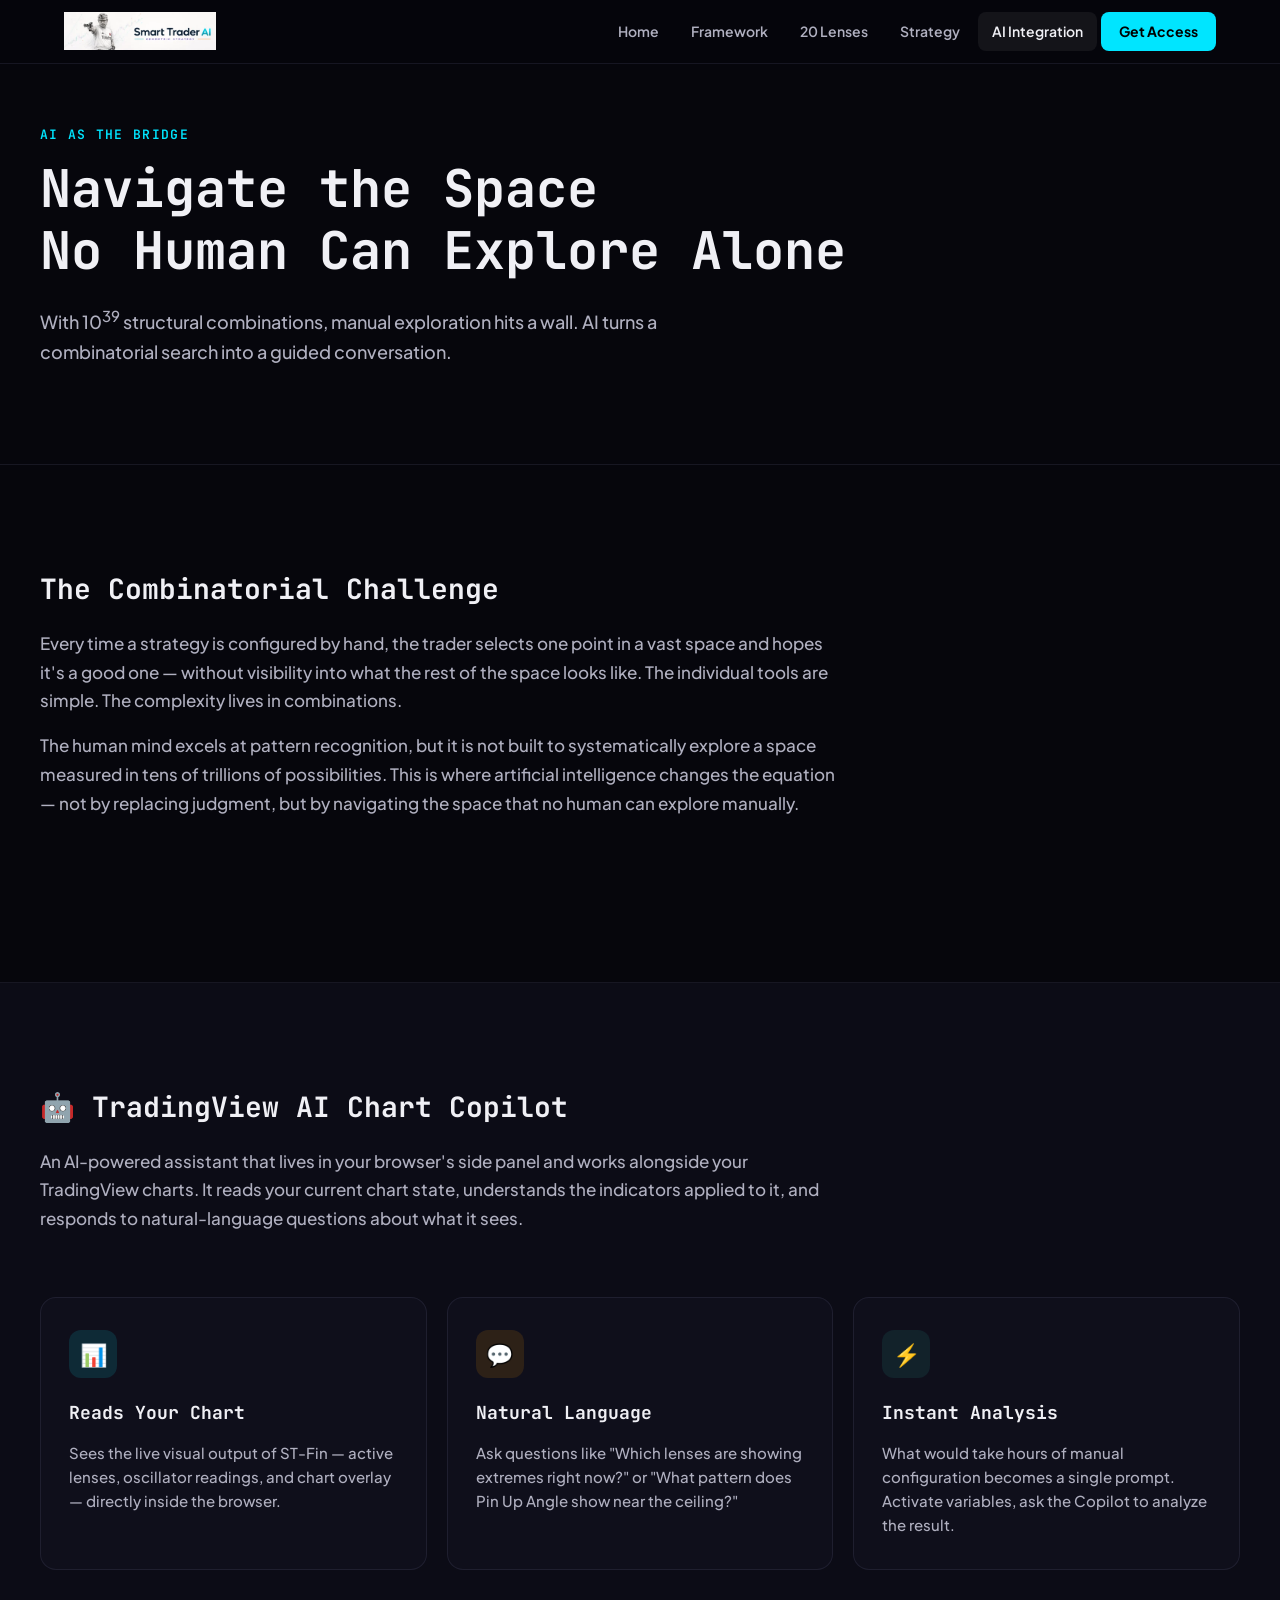
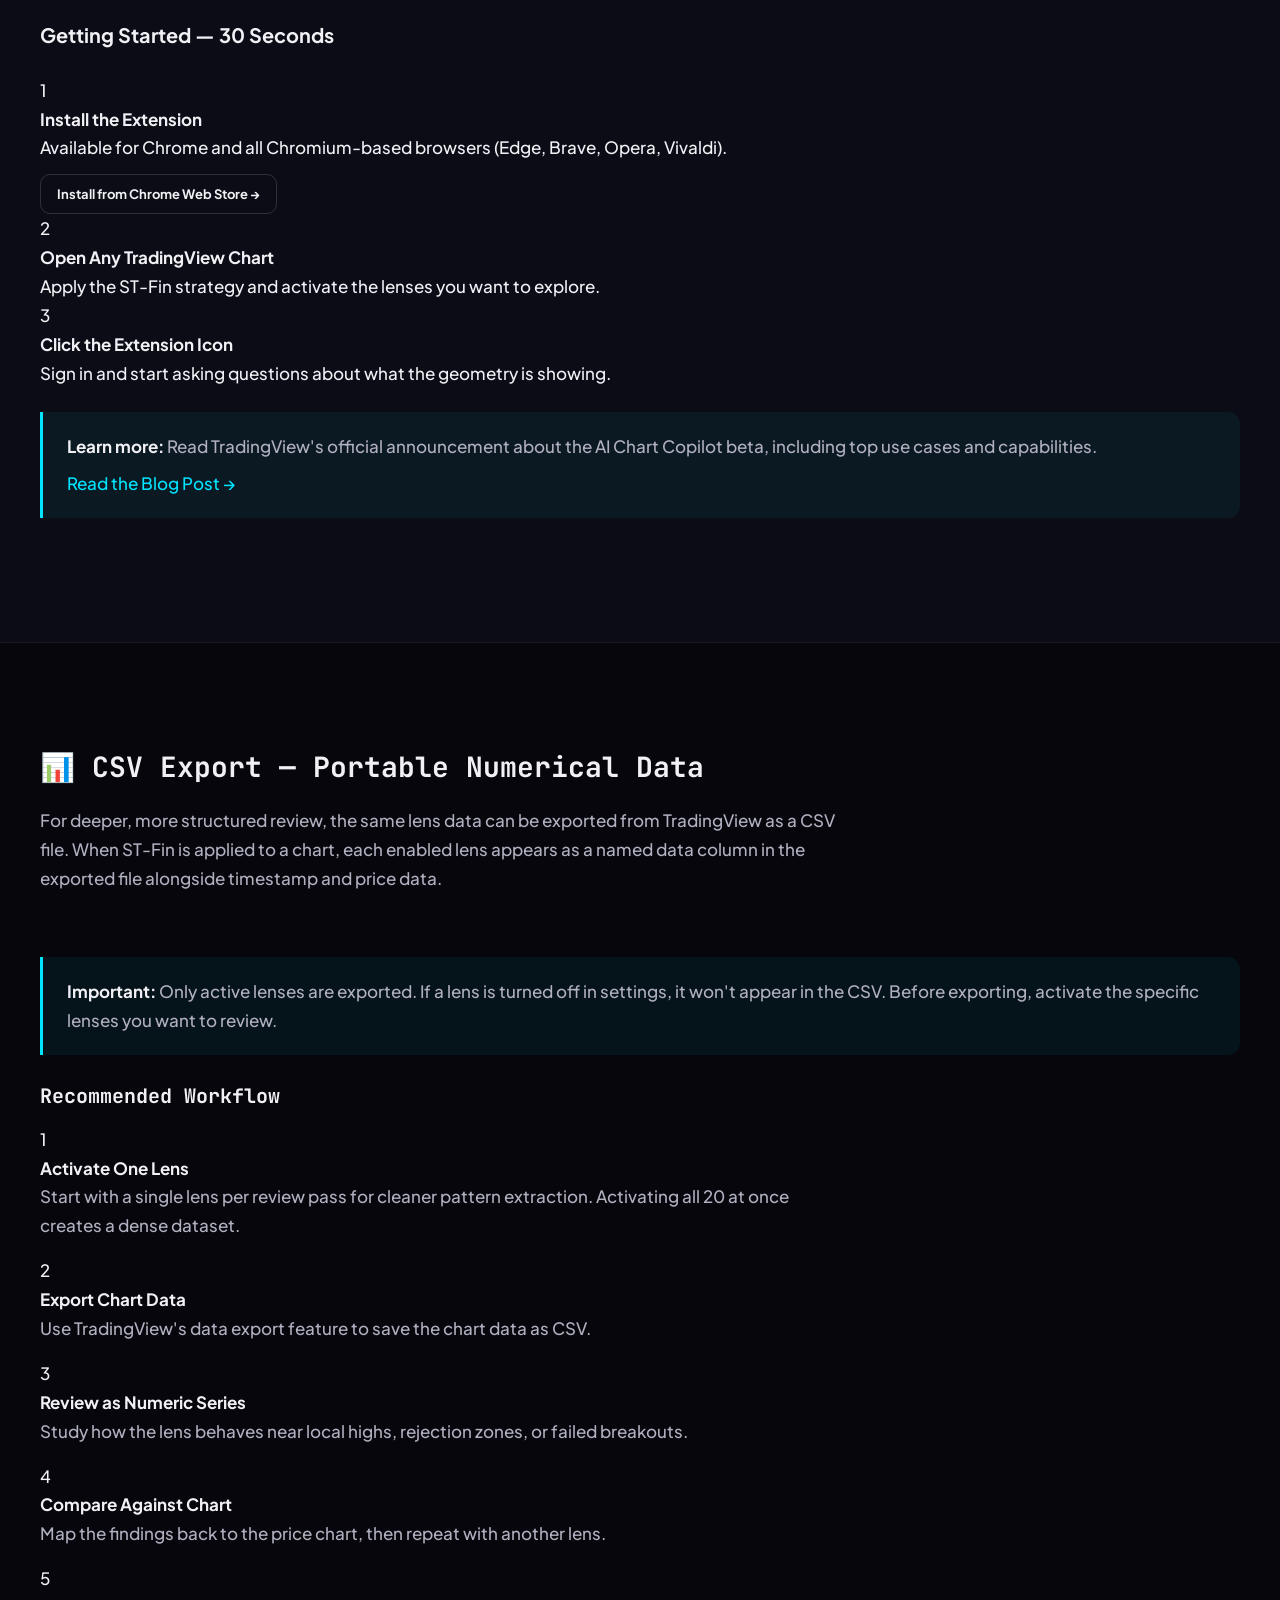
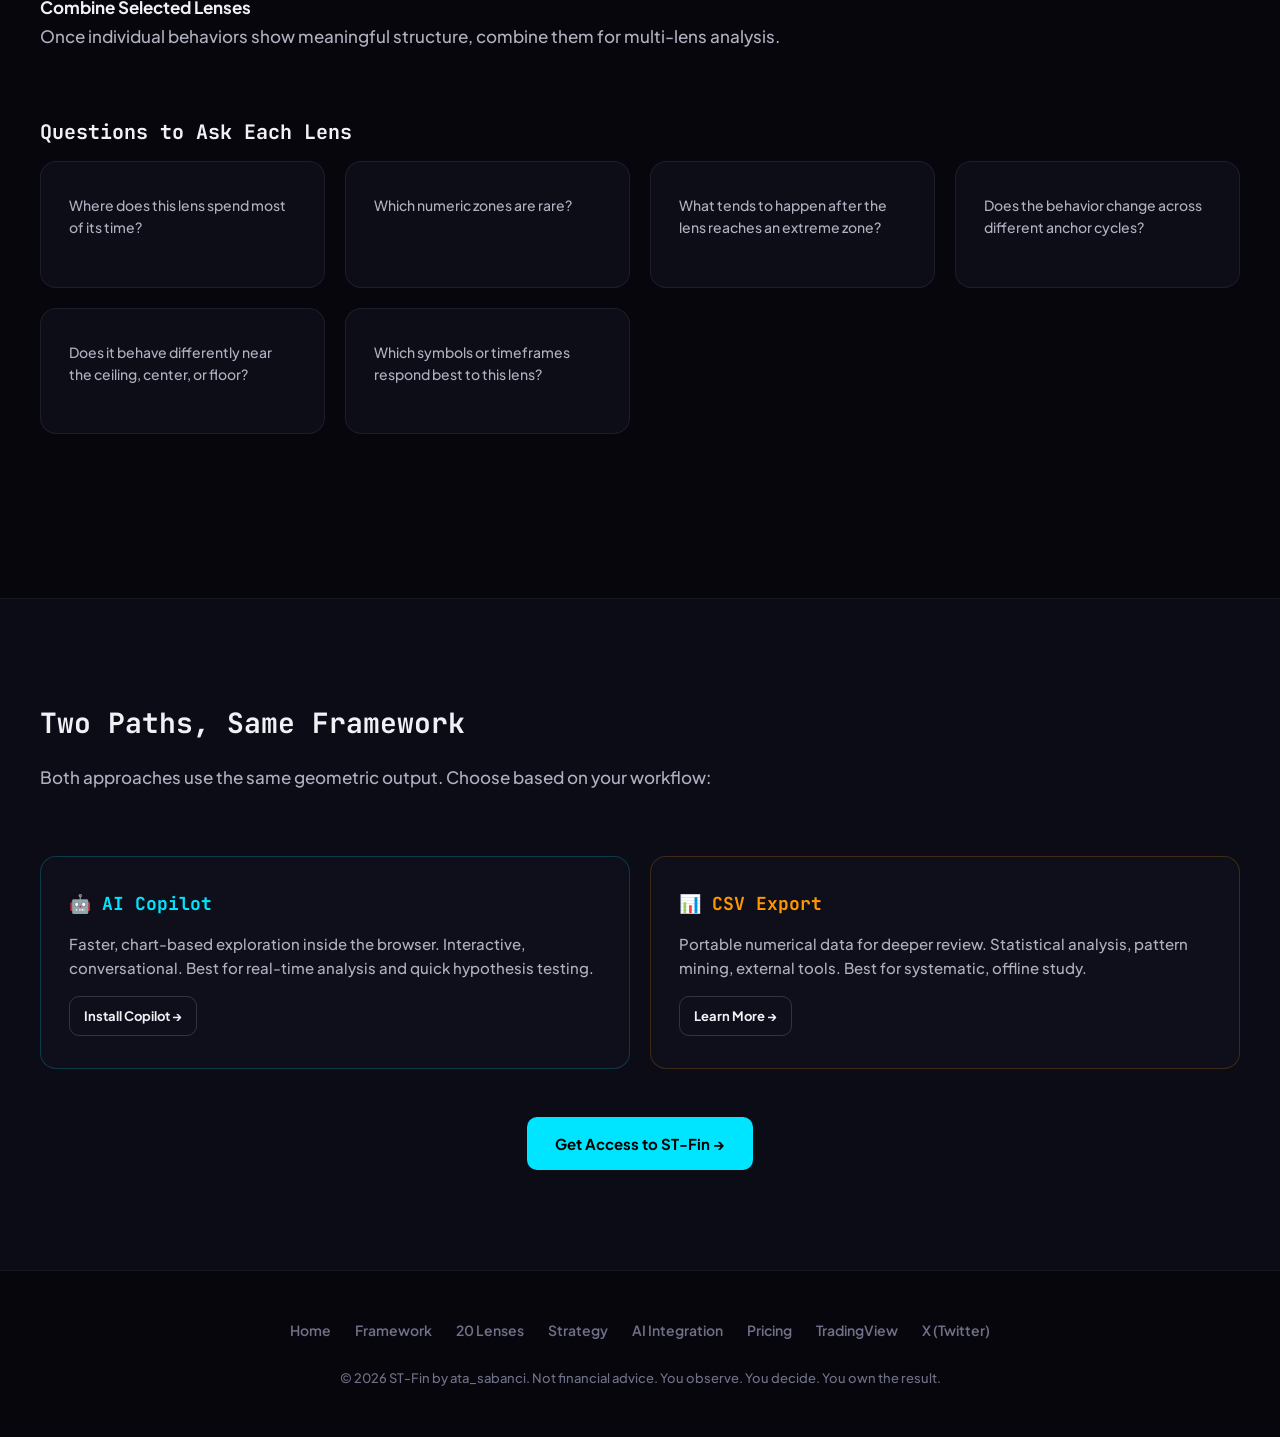
==== ai.html @ 21f3588b "Add files via upload" ====
<!DOCTYPE html>
<html lang="en">
<head>
  <meta charset="UTF-8">
  <meta name="viewport" content="width=device-width, initial-scale=1.0">
  <title>AI Integration — ST-Fin Geometric Strategy</title>
  <meta name="description" content="Use TradingView AI Chart Copilot and CSV export to navigate the combinatorial space of 20 geometric lenses.">
  <link rel="stylesheet" href="css/style.css">
</head>
<body>

<!-- ── Nav ── -->
<nav class="nav">
  <div class="nav-inner">
    <a href="index.html" class="nav-logo"><img src="logo.webp" alt="Smart Trader AI"></a>
    <div class="nav-links">
      <a href="index.html">Home</a>
      <a href="framework.html">Framework</a>
      <a href="lenses.html">20 Lenses</a>
      <a href="strategy.html">Strategy</a>
      <a href="ai.html">AI Integration</a>
      <a href="pricing.html" class="nav-cta">Get Access</a>
    </div>
    <button class="nav-toggle" aria-label="Menu">☰</button>
  </div>
</nav>
<div class="nav-mobile">
  <a href="index.html">Home</a>
  <a href="framework.html">Framework</a>
  <a href="lenses.html">20 Lenses</a>
  <a href="strategy.html">Strategy</a>
  <a href="ai.html">AI Integration</a>
  <a href="pricing.html">Get Access</a>
</div>

<!-- ── Header ── -->
<header class="page-header">
  <div class="page-header-inner">
    <div class="section-label fade-up">AI as the Bridge</div>
    <h1 class="section-title fade-up d1" style="font-size:clamp(32px,5vw,52px);">Navigate the Space<br>No Human Can Explore Alone</h1>
    <p class="section-desc fade-up d2">
      With 10<sup>39</sup> structural combinations, manual exploration hits a wall.
      AI turns a combinatorial search into a guided conversation.
    </p>
  </div>
</header>

<div class="divider"></div>

<!-- ── The Problem ── -->
<section class="section">
  <div class="section-inner">
    <div class="content-block observe">
      <h2>The Combinatorial Challenge</h2>
      <p>
        Every time a strategy is configured by hand, the trader selects one point in a vast space
        and hopes it's a good one — without visibility into what the rest of the space looks like.
        The individual tools are simple. The complexity lives in combinations.
      </p>
      <p>
        The human mind excels at pattern recognition, but it is not built to systematically explore
        a space measured in tens of trillions of possibilities. This is where artificial intelligence
        changes the equation — not by replacing judgment, but by navigating the space that no human
        can explore manually.
      </p>
    </div>
  </div>
</section>

<div class="divider"></div>

<!-- ── Copilot ── -->
<section class="section" style="background:var(--bg-1);">
  <div class="section-inner">
    <div class="content-block observe">
      <h2>🤖 TradingView AI Chart Copilot</h2>
      <p>
        An AI-powered assistant that lives in your browser's side panel and works alongside
        your TradingView charts. It reads your current chart state, understands the indicators
        applied to it, and responds to natural-language questions about what it sees.
      </p>
    </div>

    <div class="card-grid observe" style="grid-template-columns:repeat(auto-fit, minmax(280px, 1fr));">
      <div class="card">
        <div class="card-icon" style="background:rgba(0,229,255,0.12);">📊</div>
        <h3>Reads Your Chart</h3>
        <p>Sees the live visual output of ST-Fin — active lenses, oscillator readings, and chart overlay — directly inside the browser.</p>
      </div>
      <div class="card">
        <div class="card-icon" style="background:rgba(255,152,0,0.12);">💬</div>
        <h3>Natural Language</h3>
        <p>Ask questions like "Which lenses are showing extremes right now?" or "What pattern does Pin Up Angle show near the ceiling?"</p>
      </div>
      <div class="card">
        <div class="card-icon" style="background:rgba(38,166,154,0.12);">⚡</div>
        <h3>Instant Analysis</h3>
        <p>What would take hours of manual configuration becomes a single prompt. Activate variables, ask the Copilot to analyze the result.</p>
      </div>
    </div>

    <!-- ── Setup Steps ── -->
    <div style="margin-top:48px;" class="observe">
      <h3 style="color:var(--text-1); margin-bottom:24px;">Getting Started — 30 Seconds</h3>

      <div class="workflow-step">
        <div class="workflow-num">1</div>
        <div class="workflow-text">
          <h4>Install the Extension</h4>
          <p>Available for Chrome and all Chromium-based browsers (Edge, Brave, Opera, Vivaldi).</p>
          <div style="margin-top:12px;">
            <a href="https://chromewebstore.google.com/detail/tradingview-remix-ai-char/fchmejnoncmdhlebgdgifdnehoibalnd" target="_blank" class="btn btn-outline" style="font-size:13px; padding:8px 16px;">Install from Chrome Web Store →</a>
          </div>
        </div>
      </div>

      <div class="workflow-step">
        <div class="workflow-num">2</div>
        <div class="workflow-text">
          <h4>Open Any TradingView Chart</h4>
          <p>Apply the ST-Fin strategy and activate the lenses you want to explore.</p>
        </div>
      </div>

      <div class="workflow-step">
        <div class="workflow-num">3</div>
        <div class="workflow-text">
          <h4>Click the Extension Icon</h4>
          <p>Sign in and start asking questions about what the geometry is showing.</p>
        </div>
      </div>
    </div>

    <div class="callout observe">
      <p>
        <strong>Learn more:</strong> Read TradingView's official announcement about the AI Chart Copilot beta,
        including top use cases and capabilities.<br>
        <a href="https://www.tradingview.com/blog/en/tradingview-ai-chart-copilot-beta-57730/" target="_blank" style="margin-top:8px; display:inline-block;">Read the Blog Post →</a>
      </p>
    </div>
  </div>
</section>

<div class="divider"></div>

<!-- ── CSV Export ── -->
<section class="section">
  <div class="section-inner">
    <div class="content-block observe">
      <h2>📊 CSV Export — Portable Numerical Data</h2>
      <p>
        For deeper, more structured review, the same lens data can be exported from TradingView
        as a CSV file. When ST-Fin is applied to a chart, each enabled lens appears as a named
        data column in the exported file alongside timestamp and price data.
      </p>
    </div>

    <div class="callout observe">
      <p>
        <strong>Important:</strong> Only active lenses are exported. If a lens is turned off in settings,
        it won't appear in the CSV. Before exporting, activate the specific lenses you want to review.
      </p>
    </div>

    <div class="content-block observe">
      <h3 style="color:var(--text-1);">Recommended Workflow</h3>

      <div class="workflow-step">
        <div class="workflow-num">1</div>
        <div class="workflow-text">
          <h4>Activate One Lens</h4>
          <p>Start with a single lens per review pass for cleaner pattern extraction. Activating all 20 at once creates a dense dataset.</p>
        </div>
      </div>

      <div class="workflow-step">
        <div class="workflow-num">2</div>
        <div class="workflow-text">
          <h4>Export Chart Data</h4>
          <p>Use TradingView's data export feature to save the chart data as CSV.</p>
        </div>
      </div>

      <div class="workflow-step">
        <div class="workflow-num">3</div>
        <div class="workflow-text">
          <h4>Review as Numeric Series</h4>
          <p>Study how the lens behaves near local highs, rejection zones, or failed breakouts.</p>
        </div>
      </div>

      <div class="workflow-step">
        <div class="workflow-num">4</div>
        <div class="workflow-text">
          <h4>Compare Against Chart</h4>
          <p>Map the findings back to the price chart, then repeat with another lens.</p>
        </div>
      </div>

      <div class="workflow-step">
        <div class="workflow-num">5</div>
        <div class="workflow-text">
          <h4>Combine Selected Lenses</h4>
          <p>Once individual behaviors show meaningful structure, combine them for multi-lens analysis.</p>
        </div>
      </div>
    </div>

    <div class="content-block observe">
      <h3 style="color:var(--text-1);">Questions to Ask Each Lens</h3>
      <div class="card-grid" style="grid-template-columns:repeat(auto-fit, minmax(260px, 1fr));">
        <div class="card">
          <p style="font-size:14px;">Where does this lens spend most of its time?</p>
        </div>
        <div class="card">
          <p style="font-size:14px;">Which numeric zones are rare?</p>
        </div>
        <div class="card">
          <p style="font-size:14px;">What tends to happen after the lens reaches an extreme zone?</p>
        </div>
        <div class="card">
          <p style="font-size:14px;">Does the behavior change across different anchor cycles?</p>
        </div>
        <div class="card">
          <p style="font-size:14px;">Does it behave differently near the ceiling, center, or floor?</p>
        </div>
        <div class="card">
          <p style="font-size:14px;">Which symbols or timeframes respond best to this lens?</p>
        </div>
      </div>
    </div>
  </div>
</section>

<div class="divider"></div>

<!-- ── Both Paths ── -->
<section class="section" style="background:var(--bg-1);">
  <div class="section-inner">
    <div class="content-block observe">
      <h2>Two Paths, Same Framework</h2>
      <p>Both approaches use the same geometric output. Choose based on your workflow:</p>
    </div>

    <div class="card-grid observe" style="grid-template-columns:repeat(auto-fit, minmax(340px, 1fr));">
      <div class="card" style="border-color:rgba(0,229,255,0.2);">
        <h3 style="color:var(--center);">🤖 AI Copilot</h3>
        <p>Faster, chart-based exploration inside the browser. Interactive, conversational. Best for real-time analysis and quick hypothesis testing.</p>
        <div style="margin-top:16px;">
          <a href="https://chromewebstore.google.com/detail/tradingview-remix-ai-char/fchmejnoncmdhlebgdgifdnehoibalnd" target="_blank" class="btn btn-outline" style="font-size:13px; padding:8px 14px;">Install Copilot →</a>
        </div>
      </div>
      <div class="card" style="border-color:rgba(255,152,0,0.2);">
        <h3 style="color:var(--pin-up);">📊 CSV Export</h3>
        <p>Portable numerical data for deeper review. Statistical analysis, pattern mining, external tools. Best for systematic, offline study.</p>
        <div style="margin-top:16px;">
          <a href="https://www.tradingview.com/blog/en/tradingview-ai-chart-copilot-beta-57730/" target="_blank" class="btn btn-outline" style="font-size:13px; padding:8px 14px;">Learn More →</a>
        </div>
      </div>
    </div>

    <div style="text-align:center; margin-top:48px;" class="observe">
      <a href="pricing.html" class="btn btn-primary">Get Access to ST-Fin →</a>
    </div>
  </div>
</section>

<!-- ── Footer ── -->
<footer class="footer">
  <div class="footer-inner">
    <div class="footer-links">
      <a href="index.html">Home</a>
      <a href="framework.html">Framework</a>
      <a href="lenses.html">20 Lenses</a>
      <a href="strategy.html">Strategy</a>
      <a href="ai.html">AI Integration</a>
      <a href="pricing.html">Pricing</a>
      <a href="https://www.tradingview.com/u/ata_sabanci/" target="_blank">TradingView</a>
      <a href="https://x.com/sabanci_ata" target="_blank">X (Twitter)</a>
    </div>
    <p class="footer-copy">© 2026 ST-Fin by ata_sabanci. Not financial advice. You observe. You decide. You own the result.</p>
  </div>
</footer>

<script src="js/main.js"></script>
</body>
</html>
---- css/style.css ----
/* ══════════════════════════════════════════
   ST-Fin Educational Site — Shared Styles
   Dark geometric theme · 5-triangle palette
   ══════════════════════════════════════════ */

@import url('https://fonts.googleapis.com/css2?family=JetBrains+Mono:wght@400;500;600;700&family=Plus+Jakarta+Sans:wght@400;500;600;700;800&display=swap');

:root {
  /* Triangle palette */
  --ceil:    #ef5350;
  --center:  #00E5FF;
  --floor:   #26a69a;
  --pin-up:  #FF9800;
  --pin-dn:  #AB47BC;

  /* Backgrounds */
  --bg-0:    #06060c;
  --bg-1:    #0c0c16;
  --bg-2:    #12121e;
  --bg-3:    #1a1a2a;
  --bg-card: rgba(18,18,30,0.7);

  /* Text */
  --text-1:  #f0f0f5;
  --text-2:  #b0b0c0;
  --text-3:  #707088;

  /* Misc */
  --border:  rgba(120,120,160,0.15);
  --glow:    rgba(0,229,255,0.08);

  /* Typography */
  --font-display: 'JetBrains Mono', monospace;
  --font-body:    'Plus Jakarta Sans', sans-serif;

  /* Layout */
  --max-w:   1200px;
  --nav-h:   64px;
}

*, *::before, *::after { margin:0; padding:0; box-sizing:border-box; }

html {
  scroll-behavior: smooth;
  -webkit-font-smoothing: antialiased;
  -moz-osx-font-smoothing: grayscale;
}

body {
  font-family: var(--font-body);
  font-weight: 500;
  font-size: 17px;
  line-height: 1.7;
  color: var(--text-1);
  background: var(--bg-0);
  overflow-x: hidden;
}

a { color: var(--center); text-decoration: none; transition: color .2s; }
a:hover { color: #66f0ff; }

img { max-width: 100%; display: block; }

/* ── Navigation ── */
.nav {
  position: fixed; top: 0; left: 0; right: 0; z-index: 1000;
  height: var(--nav-h);
  background: rgba(6,6,12,0.85);
  backdrop-filter: blur(20px);
  border-bottom: 1px solid var(--border);
  display: flex; align-items: center;
}
.nav-inner {
  max-width: var(--max-w); margin: 0 auto; padding: 0 24px;
  width: 100%; display: flex; align-items: center; justify-content: space-between;
}
.nav-logo {
  font-family: var(--font-display); font-weight: 700; font-size: 18px;
  color: var(--text-1); display: flex; align-items: center; gap: 10px;
}
.nav-logo img {
  height: 38px; width: auto; object-fit: contain;
}
.nav-logo .tri { color: var(--center); font-size: 22px; }

.hero-logo {
  max-width: 380px; width: 100%; margin-bottom: 32px;
  filter: drop-shadow(0 4px 20px rgba(0,229,255,0.15));
}
@media (max-width: 768px) {
  .hero-logo { max-width: 280px; }
  .nav-logo img { height: 32px; }
}
.nav-links { display: flex; gap: 4px; align-items: center; }
.nav-links a {
  font-size: 14px; font-weight: 600; color: var(--text-2);
  padding: 8px 14px; border-radius: 8px; transition: all .2s;
}
.nav-links a:hover, .nav-links a.active {
  color: var(--text-1); background: rgba(255,255,255,0.06);
}
.nav-cta {
  background: var(--center) !important; color: #000 !important;
  font-weight: 700 !important; border-radius: 8px !important;
  padding: 8px 18px !important;
}
.nav-cta:hover { background: #33eeff !important; }

/* Mobile nav */
.nav-toggle {
  display: none; background: none; border: none; cursor: pointer;
  color: var(--text-1); font-size: 24px; padding: 4px;
}
.nav-mobile {
  display: none; position: fixed; top: var(--nav-h); left: 0; right: 0;
  background: rgba(6,6,12,0.95); backdrop-filter: blur(20px);
  border-bottom: 1px solid var(--border);
  padding: 16px 24px; flex-direction: column; gap: 4px;
}
.nav-mobile.open { display: flex; }
.nav-mobile a {
  font-size: 15px; font-weight: 600; color: var(--text-2);
  padding: 12px 16px; border-radius: 8px;
}
.nav-mobile a:hover { color: var(--text-1); background: rgba(255,255,255,0.06); }

@media (max-width: 900px) {
  .nav-links { display: none; }
  .nav-toggle { display: block; }
}

/* ── Hero Section ── */
.hero {
  min-height: 100vh; display: flex; align-items: center;
  padding: calc(var(--nav-h) + 60px) 24px 80px;
  position: relative; overflow: hidden;
}
.hero-bg {
  position: absolute; inset: 0; z-index: 0;
  background:
    radial-gradient(ellipse 60% 50% at 20% 30%, rgba(0,229,255,0.06), transparent),
    radial-gradient(ellipse 50% 40% at 80% 70%, rgba(239,83,80,0.05), transparent),
    radial-gradient(ellipse 40% 30% at 50% 50%, rgba(171,71,188,0.04), transparent);
}
.hero-inner {
  max-width: var(--max-w); margin: 0 auto; width: 100%;
  position: relative; z-index: 1;
}
.hero-badge {
  display: inline-flex; align-items: center; gap: 8px;
  font-family: var(--font-display); font-size: 13px; font-weight: 500;
  color: var(--center); background: rgba(0,229,255,0.08);
  border: 1px solid rgba(0,229,255,0.2); border-radius: 100px;
  padding: 6px 16px; margin-bottom: 28px;
}
.hero h1 {
  font-family: var(--font-display); font-size: clamp(36px, 5.5vw, 72px);
  font-weight: 800; line-height: 1.1; margin-bottom: 24px;
  letter-spacing: -0.02em;
}
.hero h1 .accent { color: var(--center); }
.hero .subtitle {
  font-size: 20px; color: var(--text-2); max-width: 640px;
  margin-bottom: 40px; line-height: 1.6;
}
.hero-btns { display: flex; gap: 14px; flex-wrap: wrap; }

.btn {
  display: inline-flex; align-items: center; gap: 8px;
  font-family: var(--font-body); font-weight: 700; font-size: 15px;
  padding: 14px 28px; border-radius: 10px; border: none;
  cursor: pointer; transition: all .25s;
}
.btn-primary {
  background: var(--center); color: #000;
}
.btn-primary:hover { background: #33eeff; transform: translateY(-2px); }
.btn-outline {
  background: transparent; color: var(--text-1);
  border: 1px solid rgba(255,255,255,0.15);
}
.btn-outline:hover { border-color: rgba(255,255,255,0.3); background: rgba(255,255,255,0.04); }

/* ── Section Containers ── */
.section {
  padding: 100px 24px;
  position: relative;
}
.section-inner {
  max-width: var(--max-w); margin: 0 auto;
}
.section-label {
  font-family: var(--font-display); font-size: 13px; font-weight: 600;
  text-transform: uppercase; letter-spacing: 0.1em;
  color: var(--center); margin-bottom: 12px;
}
.section-title {
  font-family: var(--font-display); font-size: clamp(28px, 4vw, 44px);
  font-weight: 700; line-height: 1.2; margin-bottom: 20px;
}
.section-desc {
  font-size: 18px; color: var(--text-2); max-width: 680px; margin-bottom: 48px;
}

/* ── Feature Cards ── */
.card-grid {
  display: grid; gap: 20px;
  grid-template-columns: repeat(auto-fit, minmax(300px, 1fr));
}
.card {
  background: var(--bg-card);
  border: 1px solid var(--border);
  border-radius: 16px;
  padding: 32px 28px;
  transition: all .3s;
  position: relative; overflow: hidden;
}
.card:hover {
  border-color: rgba(0,229,255,0.25);
  transform: translateY(-4px);
  box-shadow: 0 12px 40px rgba(0,0,0,0.3);
}
.card-icon {
  width: 48px; height: 48px; border-radius: 12px;
  display: flex; align-items: center; justify-content: center;
  font-size: 22px; margin-bottom: 20px;
}
.card h3 {
  font-family: var(--font-display); font-size: 18px;
  font-weight: 700; margin-bottom: 12px;
}
.card p { color: var(--text-2); font-size: 15px; line-height: 1.6; }

.card-ceil .card-icon { background: rgba(239,83,80,0.12); }
.card-center .card-icon { background: rgba(0,229,255,0.12); }
.card-floor .card-icon { background: rgba(38,166,154,0.12); }
.card-pnu .card-icon { background: rgba(255,152,0,0.12); }
.card-pnd .card-icon { background: rgba(171,71,188,0.12); }

/* ── Snapshot images ── */
.snapshot {
  border-radius: 12px; border: 1px solid var(--border);
  overflow: hidden; margin: 32px 0;
  transition: all .3s;
}
.snapshot:hover { border-color: rgba(0,229,255,0.2); }
.snapshot img { width: 100%; display: block; }
.snapshot-caption {
  padding: 14px 20px; background: var(--bg-2);
  font-size: 14px; color: var(--text-3); line-height: 1.5;
}

/* ── Stats Row ── */
.stats {
  display: grid; grid-template-columns: repeat(auto-fit, minmax(180px, 1fr));
  gap: 24px; padding: 48px 0;
}
.stat {
  text-align: center; padding: 24px;
}
.stat-num {
  font-family: var(--font-display); font-size: 42px; font-weight: 800;
  background: linear-gradient(135deg, var(--center), var(--floor));
  -webkit-background-clip: text; -webkit-text-fill-color: transparent;
  background-clip: text;
}
.stat-label {
  font-size: 14px; color: var(--text-3); margin-top: 8px; font-weight: 600;
}

/* ── Interactive Demos ── */
.demo-box {
  background: var(--bg-2); border: 1px solid var(--border);
  border-radius: 16px; padding: 32px; margin: 32px 0;
}
.demo-box h4 {
  font-family: var(--font-display); font-size: 16px;
  color: var(--center); margin-bottom: 20px;
}
.demo-controls {
  display: flex; flex-wrap: wrap; gap: 20px; margin-bottom: 24px;
}
.demo-control label {
  display: block; font-size: 13px; color: var(--text-3);
  font-weight: 600; margin-bottom: 6px; font-family: var(--font-display);
}
.demo-control input[type="range"] {
  width: 180px; accent-color: var(--center);
}
.demo-control .val {
  font-family: var(--font-display); font-size: 14px; color: var(--text-1);
  margin-left: 8px;
}
.demo-output {
  display: grid; grid-template-columns: repeat(auto-fit, minmax(140px, 1fr));
  gap: 12px;
}
.demo-metric {
  background: var(--bg-3); border-radius: 10px; padding: 16px;
  text-align: center;
}
.demo-metric .label {
  font-size: 12px; color: var(--text-3); font-family: var(--font-display);
  text-transform: uppercase; letter-spacing: 0.05em;
}
.demo-metric .value {
  font-family: var(--font-display); font-size: 24px; font-weight: 700;
  margin-top: 6px;
}

/* ── Lens Grid ── */
.lens-grid {
  display: grid; gap: 16px;
  grid-template-columns: repeat(auto-fill, minmax(280px, 1fr));
}
.lens-card {
  background: var(--bg-card); border: 1px solid var(--border);
  border-radius: 14px; padding: 24px; cursor: pointer;
  transition: all .3s;
}
.lens-card:hover {
  transform: translateY(-3px);
  border-color: rgba(255,255,255,0.15);
}
.lens-num {
  font-family: var(--font-display); font-size: 12px;
  color: var(--text-3); margin-bottom: 8px;
}
.lens-name {
  font-family: var(--font-display); font-size: 16px;
  font-weight: 700; margin-bottom: 8px;
}
.lens-desc {
  font-size: 14px; color: var(--text-2); line-height: 1.5;
}
.lens-tag {
  display: inline-block; font-size: 11px; font-weight: 700;
  padding: 3px 10px; border-radius: 100px; margin-top: 12px;
  font-family: var(--font-display);
}

/* ── Pricing Cards ── */
.pricing-grid {
  display: grid; grid-template-columns: repeat(auto-fit, minmax(320px, 1fr));
  gap: 24px; max-width: 900px; margin: 0 auto;
}
.price-card {
  background: var(--bg-card); border: 1px solid var(--border);
  border-radius: 20px; padding: 40px 32px; text-align: center;
  position: relative; transition: all .3s;
}
.price-card.featured {
  border-color: var(--center);
  box-shadow: 0 0 60px rgba(0,229,255,0.08);
}
.price-card.featured::before {
  content: 'BEST VALUE';
  position: absolute; top: -14px; left: 50%; transform: translateX(-50%);
  background: var(--center); color: #000; font-family: var(--font-display);
  font-size: 11px; font-weight: 800; padding: 4px 16px; border-radius: 100px;
}
.price-name {
  font-family: var(--font-display); font-size: 14px;
  color: var(--text-3); text-transform: uppercase; letter-spacing: 0.08em;
}
.price-amount {
  font-family: var(--font-display); font-size: 48px; font-weight: 800;
  margin: 16px 0 4px; color: var(--text-1);
}
.price-period { font-size: 14px; color: var(--text-3); margin-bottom: 28px; }
.price-features {
  text-align: left; margin-bottom: 32px;
}
.price-features li {
  list-style: none; padding: 8px 0; font-size: 15px; color: var(--text-2);
  display: flex; align-items: start; gap: 10px;
}
.price-features li::before {
  content: '✓'; color: var(--floor); font-weight: 700; flex-shrink: 0;
}

/* ── Content Sections ── */
.content-block {
  margin-bottom: 64px;
}
.content-block h2 {
  font-family: var(--font-display); font-size: 28px;
  font-weight: 700; margin-bottom: 16px;
}
.content-block h3 {
  font-family: var(--font-display); font-size: 20px;
  font-weight: 700; margin-bottom: 12px; color: var(--center);
}
.content-block p {
  color: var(--text-2); margin-bottom: 16px; max-width: 800px;
}
.content-block ul, .content-block ol {
  color: var(--text-2); padding-left: 24px; margin-bottom: 16px;
}
.content-block li { margin-bottom: 8px; }

/* ── Code Block ── */
.code-block {
  background: var(--bg-3); border: 1px solid var(--border);
  border-radius: 10px; padding: 20px; margin: 16px 0;
  font-family: var(--font-display); font-size: 14px;
  overflow-x: auto; color: var(--text-2); line-height: 1.6;
}

/* ── Accordion ── */
.accordion { margin: 24px 0; }
.accordion-item {
  border: 1px solid var(--border); border-radius: 12px;
  margin-bottom: 8px; overflow: hidden;
}
.accordion-header {
  width: 100%; background: var(--bg-2); border: none;
  padding: 18px 24px; font-family: var(--font-display); font-size: 16px;
  font-weight: 600; color: var(--text-1); cursor: pointer;
  display: flex; justify-content: space-between; align-items: center;
  transition: background .2s;
}
.accordion-header:hover { background: var(--bg-3); }
.accordion-header .arrow { transition: transform .3s; color: var(--text-3); }
.accordion-item.open .accordion-header .arrow { transform: rotate(180deg); }
.accordion-body {
  max-height: 0; overflow: hidden; transition: max-height .4s ease;
  background: var(--bg-1);
}
.accordion-body-inner {
  padding: 20px 24px; color: var(--text-2); font-size: 15px;
}

/* ── Footer ── */
.footer {
  border-top: 1px solid var(--border);
  padding: 48px 24px; text-align: center;
}
.footer-inner {
  max-width: var(--max-w); margin: 0 auto;
}
.footer-links {
  display: flex; justify-content: center; gap: 24px;
  flex-wrap: wrap; margin-bottom: 24px;
}
.footer-links a { font-size: 14px; color: var(--text-3); font-weight: 600; }
.footer-links a:hover { color: var(--text-1); }
.footer-copy {
  font-size: 13px; color: var(--text-3);
}

/* ── Geometric decorations ── */
.geo-triangle {
  position: absolute; width: 0; height: 0;
  border-left: 30px solid transparent;
  border-right: 30px solid transparent;
  opacity: 0.04; pointer-events: none;
}

/* ── Divider ── */
.divider {
  height: 1px; background: var(--border); margin: 0;
}

/* ── Responsive ── */
@media (max-width: 768px) {
  .section { padding: 60px 20px; }
  .hero { padding: calc(var(--nav-h) + 40px) 20px 60px; }
  .hero h1 { font-size: 32px; }
  .stats { grid-template-columns: repeat(2, 1fr); gap: 12px; }
  .stat-num { font-size: 32px; }
  .card-grid { grid-template-columns: 1fr; }
  .pricing-grid { grid-template-columns: 1fr; }
  .demo-controls { flex-direction: column; }
  .demo-control input[type="range"] { width: 100%; }
}

/* ── Animations ── */
@keyframes fadeUp {
  from { opacity: 0; transform: translateY(30px); }
  to   { opacity: 1; transform: translateY(0); }
}
.fade-up {
  opacity: 0; animation: fadeUp 0.7s ease forwards;
}
.fade-up.d1 { animation-delay: 0.1s; }
.fade-up.d2 { animation-delay: 0.2s; }
.fade-up.d3 { animation-delay: 0.3s; }
.fade-up.d4 { animation-delay: 0.4s; }
.fade-up.d5 { animation-delay: 0.5s; }

/* ── Scrollbar ── */
::-webkit-scrollbar { width: 8px; }
::-webkit-scrollbar-track { background: var(--bg-0); }
::-webkit-scrollbar-thumb { background: var(--bg-3); border-radius: 4px; }
::-webkit-scrollbar-thumb:hover { background: rgba(255,255,255,0.15); }

/* ── Table ── */
.data-table {
  width: 100%; border-collapse: collapse; margin: 24px 0;
  font-size: 15px;
}
.data-table th {
  font-family: var(--font-display); font-size: 13px;
  text-transform: uppercase; letter-spacing: 0.05em;
  color: var(--text-3); text-align: left; padding: 12px 16px;
  border-bottom: 1px solid var(--border);
}
.data-table td {
  padding: 14px 16px; border-bottom: 1px solid rgba(255,255,255,0.04);
  color: var(--text-2);
}
.data-table tr:hover td { background: rgba(255,255,255,0.02); }

/* ── Tabs ── */
.tabs { display: flex; gap: 4px; margin-bottom: 24px; flex-wrap: wrap; }
.tab-btn {
  font-family: var(--font-display); font-size: 13px; font-weight: 600;
  padding: 10px 20px; border-radius: 8px; border: 1px solid var(--border);
  background: transparent; color: var(--text-3); cursor: pointer;
  transition: all .2s;
}
.tab-btn:hover { color: var(--text-1); border-color: rgba(255,255,255,0.2); }
.tab-btn.active {
  background: rgba(0,229,255,0.1); color: var(--center);
  border-color: rgba(0,229,255,0.3);
}
.tab-content { display: none; }
.tab-content.active { display: block; }

/* ── Callout ── */
.callout {
  background: rgba(0,229,255,0.06); border-left: 3px solid var(--center);
  border-radius: 0 12px 12px 0; padding: 20px 24px; margin: 24px 0;
}
.callout p { color: var(--text-2); margin: 0; }
.callout strong { color: var(--text-1); }

/* ── Page Header ── */
.page-header {
  padding: calc(var(--nav-h) + 60px) 24px 48px;
  position: relative;
}
.page-header-inner {
  max-width: var(--max-w); margin: 0 auto;
}
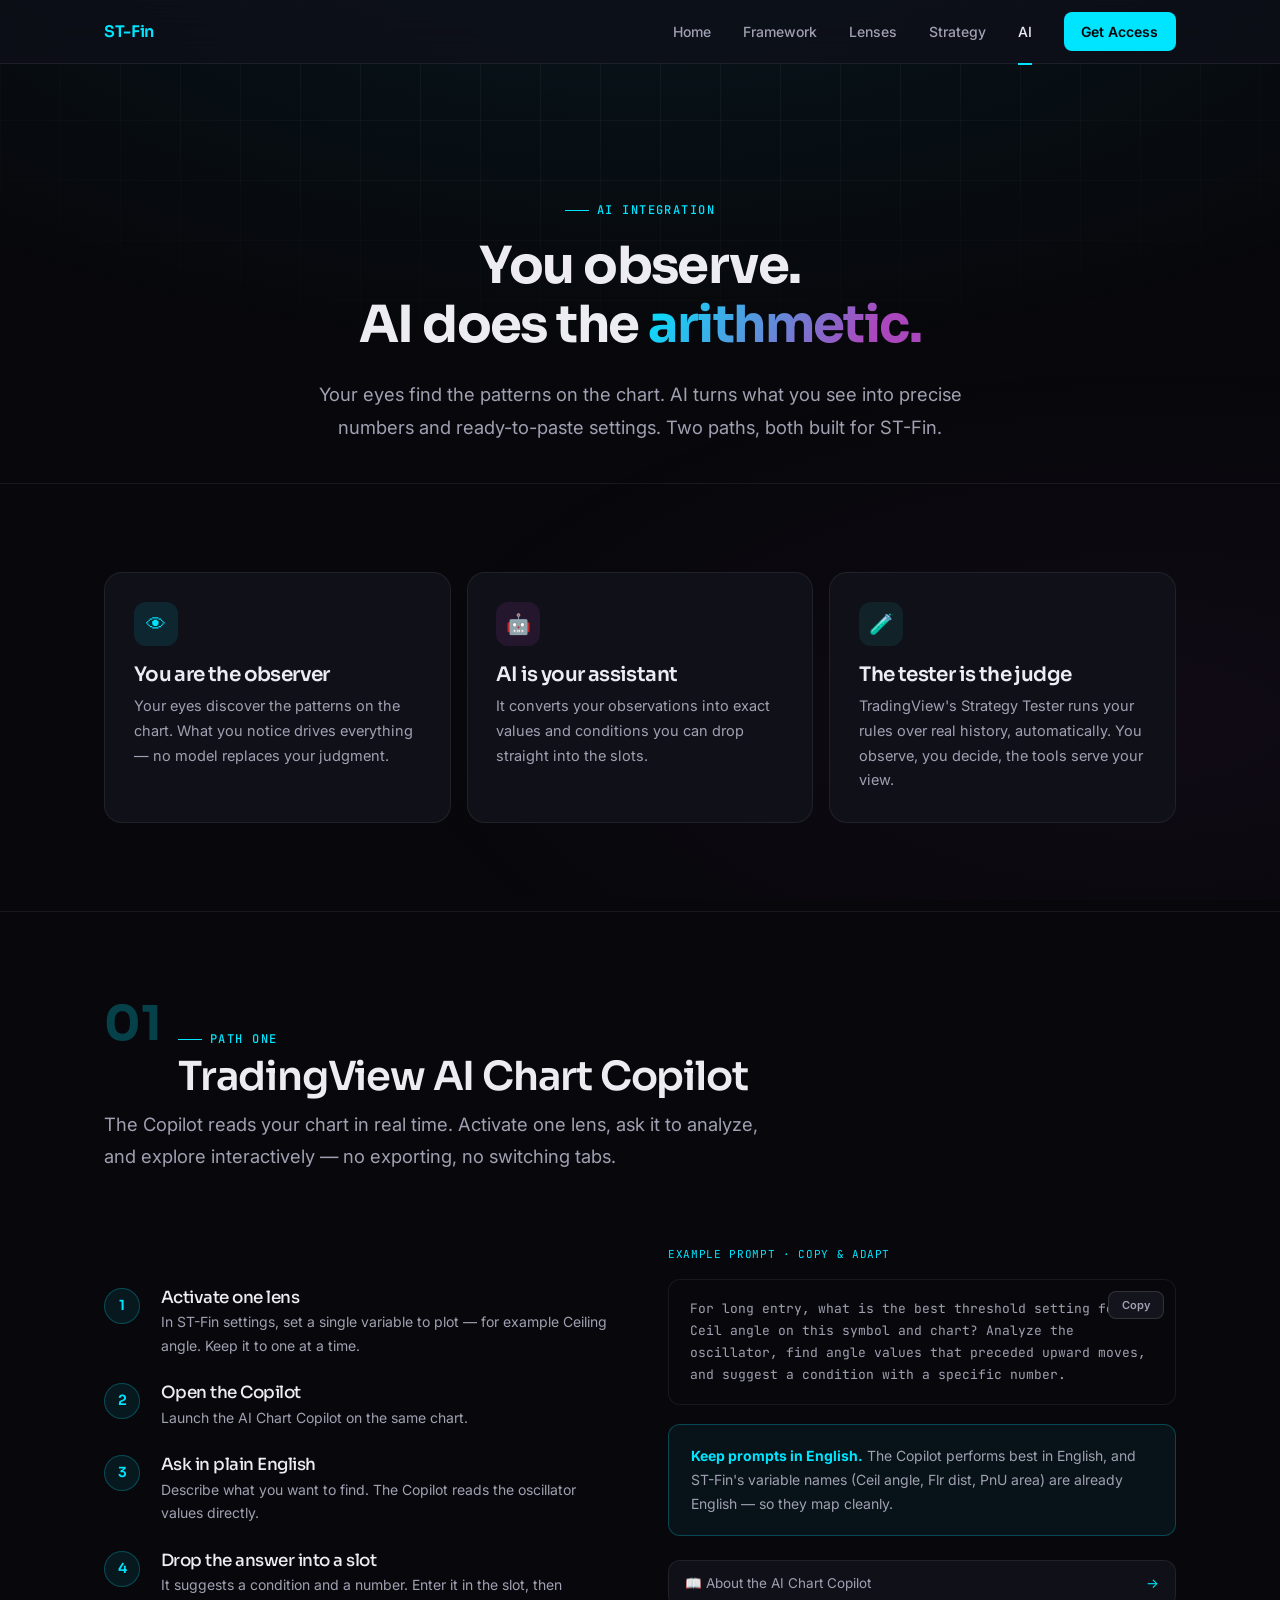
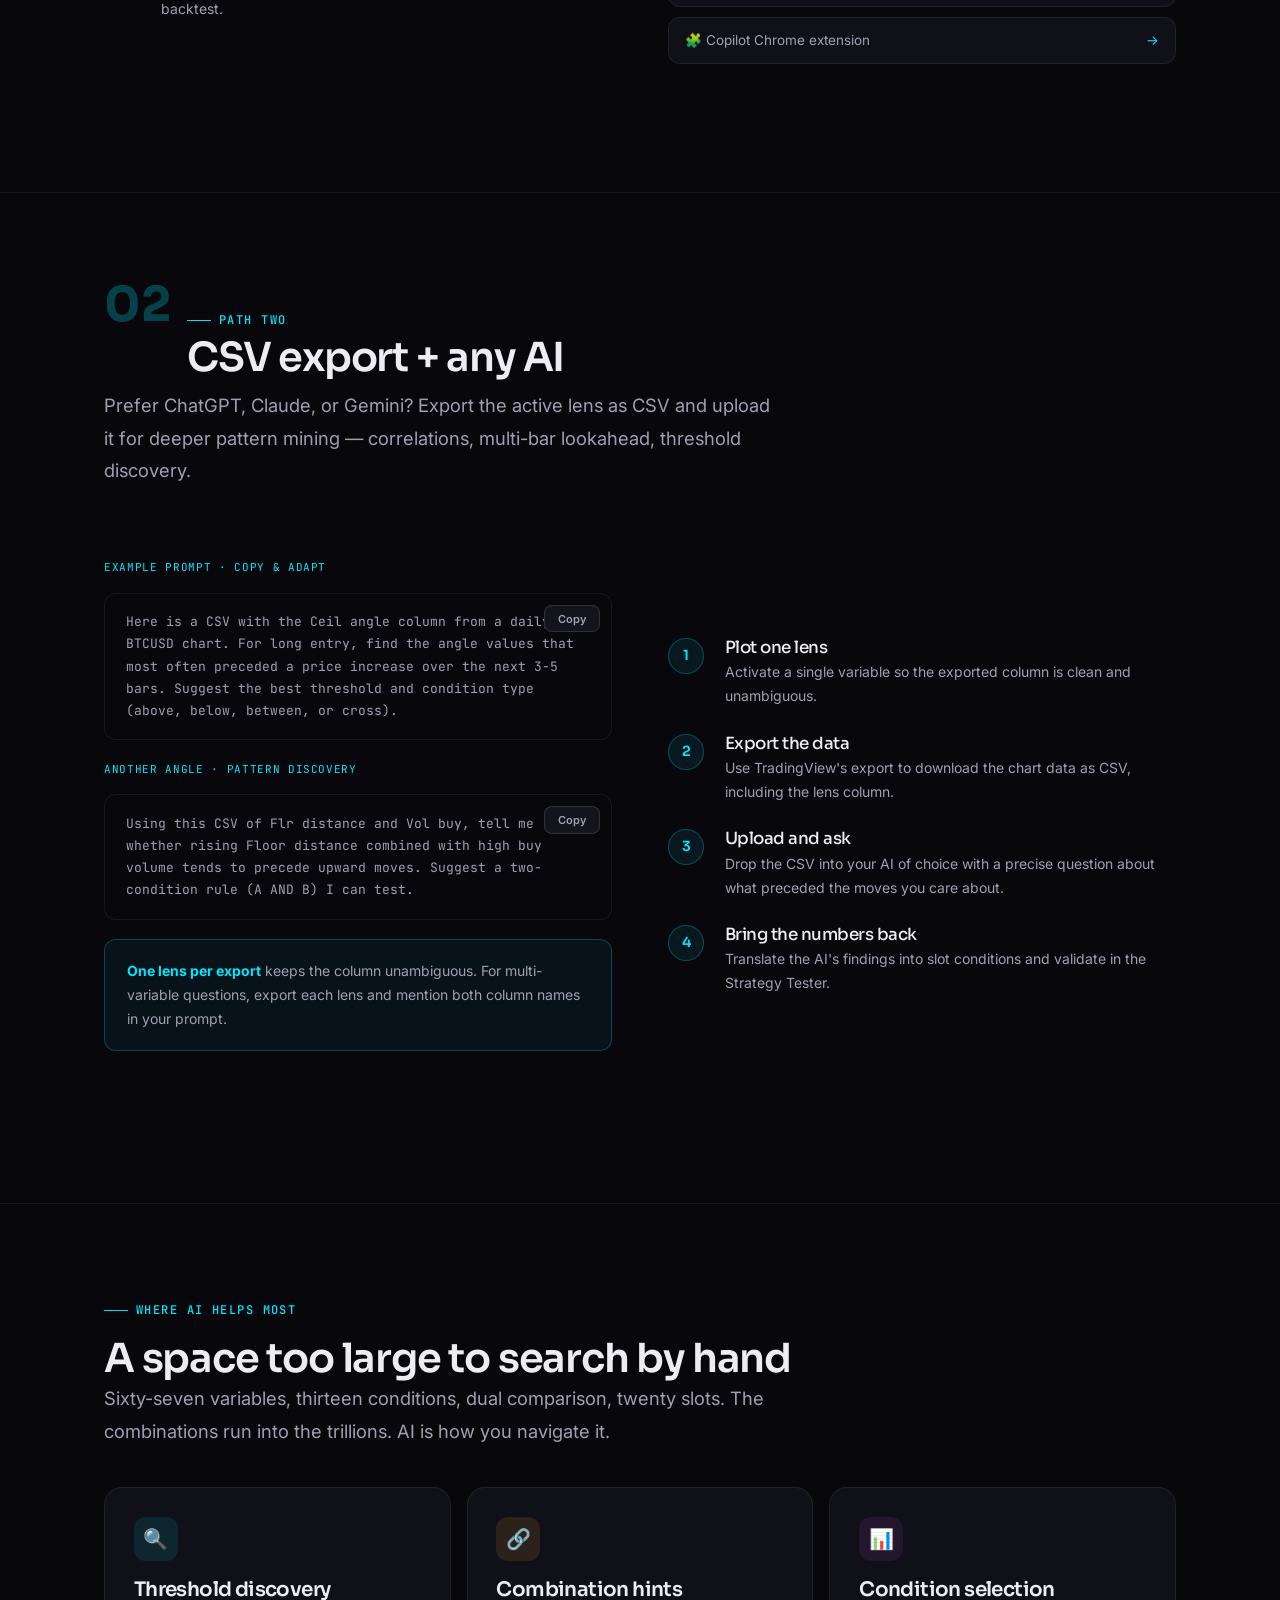
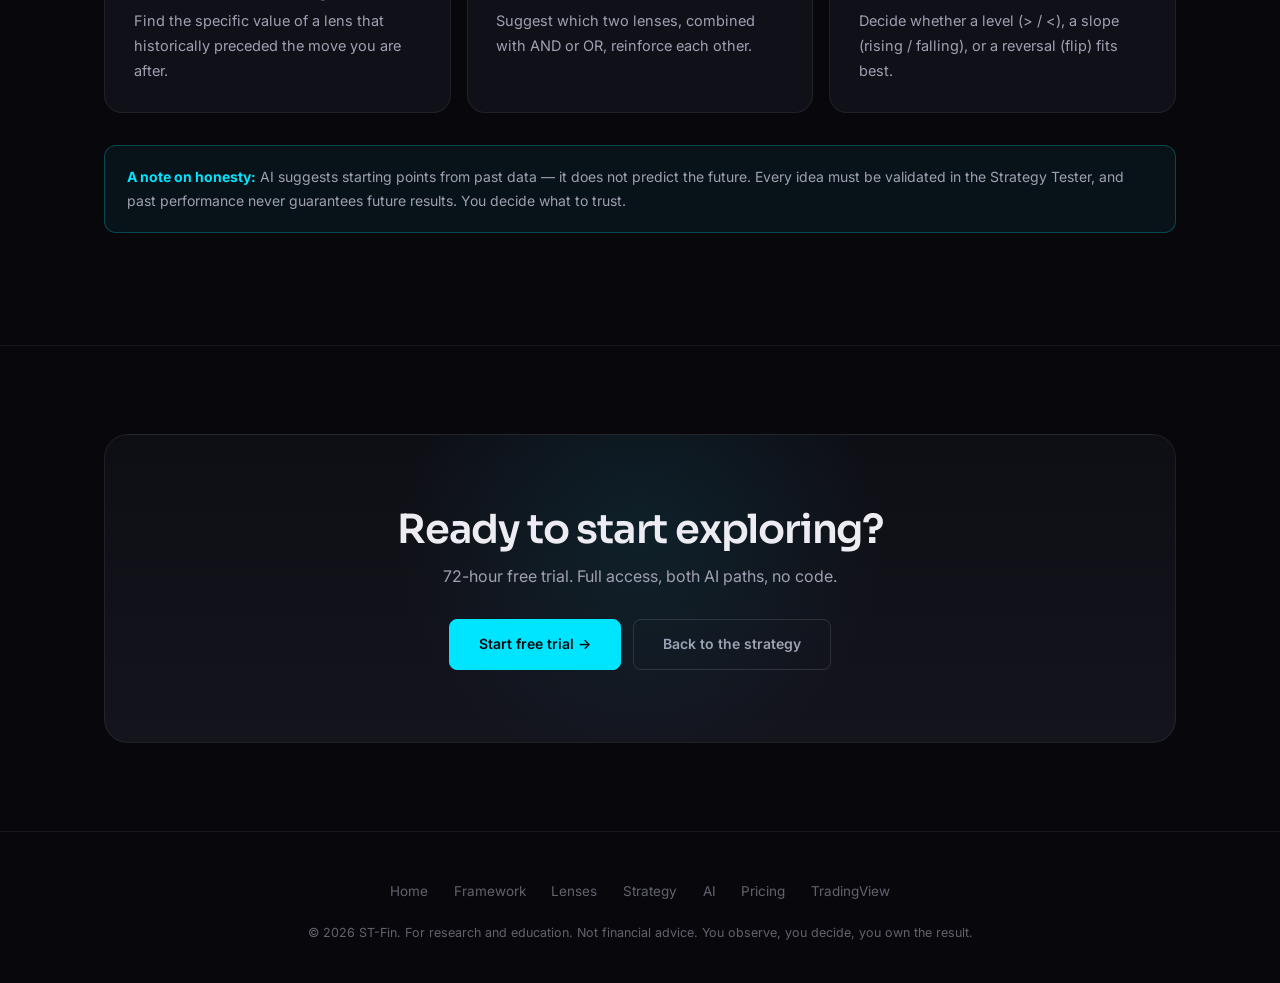
==== commit 67c4ea01: "Add files via upload update site" ====
--- a/ai.html
+++ b/ai.html
@@ -1,287 +1,186 @@
 <!DOCTYPE html>
 <html lang="en">
 <head>
-  <meta charset="UTF-8">
-  <meta name="viewport" content="width=device-width, initial-scale=1.0">
-  <title>AI Integration — ST-Fin Geometric Strategy</title>
-  <meta name="description" content="Use TradingView AI Chart Copilot and CSV export to navigate the combinatorial space of 20 geometric lenses.">
-  <link rel="stylesheet" href="css/style.css">
+<meta charset="UTF-8">
+<meta name="viewport" content="width=device-width, initial-scale=1.0">
+<meta name="description" content="Use AI to explore ST-Fin: TradingView's AI Chart Copilot reads your chart directly, or export CSV to ChatGPT, Claude, or Gemini for deeper analysis.">
+<title>AI Integration · ST-Fin</title>
+<link rel="stylesheet" href="style.css">
+<style>
+.prompt-box{background:var(--bg);border:1px solid var(--bd);border-radius:var(--r-m);padding:1.1rem 1.3rem;margin:1rem 0;position:relative;font-family:var(--f-mono);font-size:13px;line-height:1.7;color:var(--tx-2)}
+.prompt-box .copy{position:absolute;top:.7rem;right:.7rem;font-family:var(--f-body);font-size:11px;font-weight:600;padding:.35rem .8rem;border-radius:var(--r-s);border:1px solid var(--bd-2);background:var(--bg-2);color:var(--tx-2);cursor:pointer;transition:all .2s}
+.prompt-box .copy:hover{border-color:var(--bd-cyan);color:var(--tx)}
+.prompt-box .copy.done{background:rgba(38,166,154,.15);border-color:rgba(38,166,154,.5);color:var(--green)}
+.prompt-label{font-family:var(--f-mono);font-size:11px;letter-spacing:.06em;text-transform:uppercase;color:var(--cyan);margin-bottom:.3rem;display:block}
+.path-num{font-family:var(--f-display);font-size:3rem;font-weight:700;line-height:1;color:var(--cyan);opacity:.25}
+.link-row{display:flex;flex-direction:column;gap:.6rem;margin-top:1rem}
+.link-row a{display:flex;align-items:center;gap:.6rem;padding:.7rem 1rem;background:var(--bg-card);border:1px solid var(--bd);border-radius:var(--r-m);font-size:13.5px;color:var(--tx-2);transition:all .2s}
+.link-row a:hover{border-color:var(--bd-cyan);color:var(--tx);opacity:1}
+.link-row a .ar{margin-left:auto;color:var(--cyan)}
+</style>
 </head>
 <body>
 
-<!-- ── Nav ── -->
 <nav class="nav">
-  <div class="nav-inner">
-    <a href="index.html" class="nav-logo"><img src="logo.webp" alt="Smart Trader AI"></a>
+  <div class="nav-in">
+    <a href="index.html" class="nav-logo"><b>ST-Fin</b></a>
+    <button class="nav-tg" onclick="document.querySelector('.nav-links').classList.toggle('open')" aria-label="Menu">&#9776;</button>
     <div class="nav-links">
       <a href="index.html">Home</a>
       <a href="framework.html">Framework</a>
-      <a href="lenses.html">20 Lenses</a>
+      <a href="lenses.html">Lenses</a>
       <a href="strategy.html">Strategy</a>
-      <a href="ai.html">AI Integration</a>
+      <a href="ai.html" class="on">AI</a>
       <a href="pricing.html" class="nav-cta">Get Access</a>
     </div>
-    <button class="nav-toggle" aria-label="Menu">☰</button>
   </div>
 </nav>
-<div class="nav-mobile">
-  <a href="index.html">Home</a>
-  <a href="framework.html">Framework</a>
-  <a href="lenses.html">20 Lenses</a>
-  <a href="strategy.html">Strategy</a>
-  <a href="ai.html">AI Integration</a>
-  <a href="pricing.html">Get Access</a>
-</div>
+<div class="spacer"></div>
 
-<!-- ── Header ── -->
-<header class="page-header">
-  <div class="page-header-inner">
-    <div class="section-label fade-up">AI as the Bridge</div>
-    <h1 class="section-title fade-up d1" style="font-size:clamp(32px,5vw,52px);">Navigate the Space<br>No Human Can Explore Alone</h1>
-    <p class="section-desc fade-up d2">
-      With 10<sup>39</sup> structural combinations, manual exploration hits a wall.
-      AI turns a combinatorial search into a guided conversation.
-    </p>
+<section class="hero" style="padding-bottom:2.5rem">
+  <div class="wrap">
+    <span class="eyebrow">AI integration</span>
+    <h1 style="font-size:clamp(2rem,5vw,3.2rem)">You observe.<br>AI does the <span class="grad">arithmetic.</span></h1>
+    <p class="lead" style="margin:1.2rem auto 0">Your eyes find the patterns on the chart. AI turns what you see into precise numbers and ready-to-paste settings. Two paths, both built for ST-Fin.</p>
   </div>
-</header>
+</section>
 
-<div class="divider"></div>
-
-<!-- ── The Problem ── -->
-<section class="section">
-  <div class="section-inner">
-    <div class="content-block observe">
-      <h2>The Combinatorial Challenge</h2>
-      <p>
-        Every time a strategy is configured by hand, the trader selects one point in a vast space
-        and hopes it's a good one — without visibility into what the rest of the space looks like.
-        The individual tools are simple. The complexity lives in combinations.
-      </p>
-      <p>
-        The human mind excels at pattern recognition, but it is not built to systematically explore
-        a space measured in tens of trillions of possibilities. This is where artificial intelligence
-        changes the equation — not by replacing judgment, but by navigating the space that no human
-        can explore manually.
-      </p>
+<!-- ═══ Philosophy ═══ -->
+<section class="sec sec-line">
+  <div class="wrap">
+    <div class="grid g3">
+      <div class="card"><div class="ico ico-cyan">&#x1F441;</div><h3>You are the observer</h3><p>Your eyes discover the patterns on the chart. What you notice drives everything &mdash; no model replaces your judgment.</p></div>
+      <div class="card"><div class="ico ico-purple">&#x1F916;</div><h3>AI is your assistant</h3><p>It converts your observations into exact values and conditions you can drop straight into the slots.</p></div>
+      <div class="card"><div class="ico ico-green">&#x1F9EA;</div><h3>The tester is the judge</h3><p>TradingView's Strategy Tester runs your rules over real history, automatically. You observe, you decide, the tools serve your view.</p></div>
     </div>
   </div>
 </section>
 
-<div class="divider"></div>
+<!-- ═══ Path 1: Copilot ═══ -->
+<section class="sec sec-line">
+  <div class="wrap">
+    <div style="display:flex;align-items:baseline;gap:1rem;margin-bottom:.5rem">
+      <span class="path-num">01</span>
+      <div><span class="eyebrow" style="margin-bottom:.3rem">Path one</span><h2>TradingView AI Chart Copilot</h2></div>
+    </div>
+    <p class="lead">The Copilot reads your chart in real time. Activate one lens, ask it to analyze, and explore interactively &mdash; no exporting, no switching tabs.</p>
 
-<!-- ── Copilot ── -->
-<section class="section" style="background:var(--bg-1);">
-  <div class="section-inner">
-    <div class="content-block observe">
-      <h2>🤖 TradingView AI Chart Copilot</h2>
-      <p>
-        An AI-powered assistant that lives in your browser's side panel and works alongside
-        your TradingView charts. It reads your current chart state, understands the indicators
-        applied to it, and responds to natural-language questions about what it sees.
-      </p>
-    </div>
-
-    <div class="card-grid observe" style="grid-template-columns:repeat(auto-fit, minmax(280px, 1fr));">
-      <div class="card">
-        <div class="card-icon" style="background:rgba(0,229,255,0.12);">📊</div>
-        <h3>Reads Your Chart</h3>
-        <p>Sees the live visual output of ST-Fin — active lenses, oscillator readings, and chart overlay — directly inside the browser.</p>
-      </div>
-      <div class="card">
-        <div class="card-icon" style="background:rgba(255,152,0,0.12);">💬</div>
-        <h3>Natural Language</h3>
-        <p>Ask questions like "Which lenses are showing extremes right now?" or "What pattern does Pin Up Angle show near the ceiling?"</p>
-      </div>
-      <div class="card">
-        <div class="card-icon" style="background:rgba(38,166,154,0.12);">⚡</div>
-        <h3>Instant Analysis</h3>
-        <p>What would take hours of manual configuration becomes a single prompt. Activate variables, ask the Copilot to analyze the result.</p>
-      </div>
-    </div>
-
-    <!-- ── Setup Steps ── -->
-    <div style="margin-top:48px;" class="observe">
-      <h3 style="color:var(--text-1); margin-bottom:24px;">Getting Started — 30 Seconds</h3>
-
-      <div class="workflow-step">
-        <div class="workflow-num">1</div>
-        <div class="workflow-text">
-          <h4>Install the Extension</h4>
-          <p>Available for Chrome and all Chromium-based browsers (Edge, Brave, Opera, Vivaldi).</p>
-          <div style="margin-top:12px;">
-            <a href="https://chromewebstore.google.com/detail/tradingview-remix-ai-char/fchmejnoncmdhlebgdgifdnehoibalnd" target="_blank" class="btn btn-outline" style="font-size:13px; padding:8px 16px;">Install from Chrome Web Store →</a>
-          </div>
+    <div class="split" style="margin-top:2rem">
+      <div>
+        <div class="steps">
+          <div class="step"><div class="step-content"><h4>Activate one lens</h4><p>In ST-Fin settings, set a single variable to plot &mdash; for example Ceiling angle. Keep it to one at a time.</p></div></div>
+          <div class="step"><div class="step-content"><h4>Open the Copilot</h4><p>Launch the AI Chart Copilot on the same chart.</p></div></div>
+          <div class="step"><div class="step-content"><h4>Ask in plain English</h4><p>Describe what you want to find. The Copilot reads the oscillator values directly.</p></div></div>
+          <div class="step"><div class="step-content"><h4>Drop the answer into a slot</h4><p>It suggests a condition and a number. Enter it in the slot, then backtest.</p></div></div>
         </div>
       </div>
-
-      <div class="workflow-step">
-        <div class="workflow-num">2</div>
-        <div class="workflow-text">
-          <h4>Open Any TradingView Chart</h4>
-          <p>Apply the ST-Fin strategy and activate the lenses you want to explore.</p>
+      <div>
+        <span class="prompt-label">Example prompt · copy &amp; adapt</span>
+        <div class="prompt-box">
+          <button class="copy" onclick="cp(this)">Copy</button>
+          <span class="ptext">For long entry, what is the best threshold setting for Ceil angle on this symbol and chart? Analyze the oscillator, find angle values that preceded upward moves, and suggest a condition with a specific number.</span>
         </div>
-      </div>
-
-      <div class="workflow-step">
-        <div class="workflow-num">3</div>
-        <div class="workflow-text">
-          <h4>Click the Extension Icon</h4>
-          <p>Sign in and start asking questions about what the geometry is showing.</p>
-        </div>
-      </div>
-    </div>
-
-    <div class="callout observe">
-      <p>
-        <strong>Learn more:</strong> Read TradingView's official announcement about the AI Chart Copilot beta,
-        including top use cases and capabilities.<br>
-        <a href="https://www.tradingview.com/blog/en/tradingview-ai-chart-copilot-beta-57730/" target="_blank" style="margin-top:8px; display:inline-block;">Read the Blog Post →</a>
-      </p>
-    </div>
-  </div>
-</section>
-
-<div class="divider"></div>
-
-<!-- ── CSV Export ── -->
-<section class="section">
-  <div class="section-inner">
-    <div class="content-block observe">
-      <h2>📊 CSV Export — Portable Numerical Data</h2>
-      <p>
-        For deeper, more structured review, the same lens data can be exported from TradingView
-        as a CSV file. When ST-Fin is applied to a chart, each enabled lens appears as a named
-        data column in the exported file alongside timestamp and price data.
-      </p>
-    </div>
-
-    <div class="callout observe">
-      <p>
-        <strong>Important:</strong> Only active lenses are exported. If a lens is turned off in settings,
-        it won't appear in the CSV. Before exporting, activate the specific lenses you want to review.
-      </p>
-    </div>
-
-    <div class="content-block observe">
-      <h3 style="color:var(--text-1);">Recommended Workflow</h3>
-
-      <div class="workflow-step">
-        <div class="workflow-num">1</div>
-        <div class="workflow-text">
-          <h4>Activate One Lens</h4>
-          <p>Start with a single lens per review pass for cleaner pattern extraction. Activating all 20 at once creates a dense dataset.</p>
-        </div>
-      </div>
-
-      <div class="workflow-step">
-        <div class="workflow-num">2</div>
-        <div class="workflow-text">
-          <h4>Export Chart Data</h4>
-          <p>Use TradingView's data export feature to save the chart data as CSV.</p>
-        </div>
-      </div>
-
-      <div class="workflow-step">
-        <div class="workflow-num">3</div>
-        <div class="workflow-text">
-          <h4>Review as Numeric Series</h4>
-          <p>Study how the lens behaves near local highs, rejection zones, or failed breakouts.</p>
-        </div>
-      </div>
-
-      <div class="workflow-step">
-        <div class="workflow-num">4</div>
-        <div class="workflow-text">
-          <h4>Compare Against Chart</h4>
-          <p>Map the findings back to the price chart, then repeat with another lens.</p>
-        </div>
-      </div>
-
-      <div class="workflow-step">
-        <div class="workflow-num">5</div>
-        <div class="workflow-text">
-          <h4>Combine Selected Lenses</h4>
-          <p>Once individual behaviors show meaningful structure, combine them for multi-lens analysis.</p>
-        </div>
-      </div>
-    </div>
-
-    <div class="content-block observe">
-      <h3 style="color:var(--text-1);">Questions to Ask Each Lens</h3>
-      <div class="card-grid" style="grid-template-columns:repeat(auto-fit, minmax(260px, 1fr));">
-        <div class="card">
-          <p style="font-size:14px;">Where does this lens spend most of its time?</p>
-        </div>
-        <div class="card">
-          <p style="font-size:14px;">Which numeric zones are rare?</p>
-        </div>
-        <div class="card">
-          <p style="font-size:14px;">What tends to happen after the lens reaches an extreme zone?</p>
-        </div>
-        <div class="card">
-          <p style="font-size:14px;">Does the behavior change across different anchor cycles?</p>
-        </div>
-        <div class="card">
-          <p style="font-size:14px;">Does it behave differently near the ceiling, center, or floor?</p>
-        </div>
-        <div class="card">
-          <p style="font-size:14px;">Which symbols or timeframes respond best to this lens?</p>
+        <div class="note" style="margin-top:1.2rem"><b>Keep prompts in English.</b> The Copilot performs best in English, and ST-Fin's variable names (Ceil angle, Flr dist, PnU area) are already English &mdash; so they map cleanly.</div>
+        <div class="link-row">
+          <a href="https://www.tradingview.com/blog/en/tradingview-ai-chart-copilot-beta-57730/">&#x1F4D6; About the AI Chart Copilot <span class="ar">&rarr;</span></a>
+          <a href="https://chromewebstore.google.com/detail/tradingview-remix-ai-char/fchmejnoncmdhlebgdgifdnehoibalnd">&#x1F9E9; Copilot Chrome extension <span class="ar">&rarr;</span></a>
         </div>
       </div>
     </div>
   </div>
 </section>
 
-<div class="divider"></div>
+<!-- ═══ Path 2: CSV ═══ -->
+<section class="sec sec-line">
+  <div class="wrap">
+    <div style="display:flex;align-items:baseline;gap:1rem;margin-bottom:.5rem">
+      <span class="path-num">02</span>
+      <div><span class="eyebrow" style="margin-bottom:.3rem">Path two</span><h2>CSV export + any AI</h2></div>
+    </div>
+    <p class="lead">Prefer ChatGPT, Claude, or Gemini? Export the active lens as CSV and upload it for deeper pattern mining &mdash; correlations, multi-bar lookahead, threshold discovery.</p>
 
-<!-- ── Both Paths ── -->
-<section class="section" style="background:var(--bg-1);">
-  <div class="section-inner">
-    <div class="content-block observe">
-      <h2>Two Paths, Same Framework</h2>
-      <p>Both approaches use the same geometric output. Choose based on your workflow:</p>
-    </div>
-
-    <div class="card-grid observe" style="grid-template-columns:repeat(auto-fit, minmax(340px, 1fr));">
-      <div class="card" style="border-color:rgba(0,229,255,0.2);">
-        <h3 style="color:var(--center);">🤖 AI Copilot</h3>
-        <p>Faster, chart-based exploration inside the browser. Interactive, conversational. Best for real-time analysis and quick hypothesis testing.</p>
-        <div style="margin-top:16px;">
-          <a href="https://chromewebstore.google.com/detail/tradingview-remix-ai-char/fchmejnoncmdhlebgdgifdnehoibalnd" target="_blank" class="btn btn-outline" style="font-size:13px; padding:8px 14px;">Install Copilot →</a>
+    <div class="split split-rev" style="margin-top:2rem">
+      <div>
+        <div class="steps">
+          <div class="step"><div class="step-content"><h4>Plot one lens</h4><p>Activate a single variable so the exported column is clean and unambiguous.</p></div></div>
+          <div class="step"><div class="step-content"><h4>Export the data</h4><p>Use TradingView's export to download the chart data as CSV, including the lens column.</p></div></div>
+          <div class="step"><div class="step-content"><h4>Upload and ask</h4><p>Drop the CSV into your AI of choice with a precise question about what preceded the moves you care about.</p></div></div>
+          <div class="step"><div class="step-content"><h4>Bring the numbers back</h4><p>Translate the AI's findings into slot conditions and validate in the Strategy Tester.</p></div></div>
         </div>
       </div>
-      <div class="card" style="border-color:rgba(255,152,0,0.2);">
-        <h3 style="color:var(--pin-up);">📊 CSV Export</h3>
-        <p>Portable numerical data for deeper review. Statistical analysis, pattern mining, external tools. Best for systematic, offline study.</p>
-        <div style="margin-top:16px;">
-          <a href="https://www.tradingview.com/blog/en/tradingview-ai-chart-copilot-beta-57730/" target="_blank" class="btn btn-outline" style="font-size:13px; padding:8px 14px;">Learn More →</a>
+      <div>
+        <span class="prompt-label">Example prompt · copy &amp; adapt</span>
+        <div class="prompt-box">
+          <button class="copy" onclick="cp(this)">Copy</button>
+          <span class="ptext">Here is a CSV with the Ceil angle column from a daily BTCUSD chart. For long entry, find the angle values that most often preceded a price increase over the next 3-5 bars. Suggest the best threshold and condition type (above, below, between, or cross).</span>
         </div>
+        <span class="prompt-label" style="margin-top:1.2rem">Another angle · pattern discovery</span>
+        <div class="prompt-box">
+          <button class="copy" onclick="cp(this)">Copy</button>
+          <span class="ptext">Using this CSV of Flr distance and Vol buy, tell me whether rising Floor distance combined with high buy volume tends to precede upward moves. Suggest a two-condition rule (A AND B) I can test.</span>
+        </div>
+        <div class="note" style="margin-top:1.2rem"><b>One lens per export</b> keeps the column unambiguous. For multi-variable questions, export each lens and mention both column names in your prompt.</div>
       </div>
-    </div>
-
-    <div style="text-align:center; margin-top:48px;" class="observe">
-      <a href="pricing.html" class="btn btn-primary">Get Access to ST-Fin →</a>
     </div>
   </div>
 </section>
 
-<!-- ── Footer ── -->
+<!-- ═══ What AI is good at ═══ -->
+<section class="sec sec-line">
+  <div class="wrap">
+    <span class="eyebrow">Where AI helps most</span>
+    <h2>A space too large to search by hand</h2>
+    <p class="lead">Sixty-seven variables, thirteen conditions, dual comparison, twenty slots. The combinations run into the trillions. AI is how you navigate it.</p>
+    <div class="grid g3" style="margin-top:2.5rem">
+      <div class="card"><div class="ico ico-cyan">&#x1F50D;</div><h3>Threshold discovery</h3><p>Find the specific value of a lens that historically preceded the move you are after.</p></div>
+      <div class="card"><div class="ico ico-amber">&#x1F517;</div><h3>Combination hints</h3><p>Suggest which two lenses, combined with AND or OR, reinforce each other.</p></div>
+      <div class="card"><div class="ico ico-purple">&#x1F4CA;</div><h3>Condition selection</h3><p>Decide whether a level (&gt; / &lt;), a slope (rising / falling), or a reversal (flip) fits best.</p></div>
+    </div>
+    <div class="note" style="margin-top:2rem"><b>A note on honesty:</b> AI suggests starting points from past data &mdash; it does not predict the future. Every idea must be validated in the Strategy Tester, and past performance never guarantees future results. You decide what to trust.</div>
+  </div>
+</section>
+
+<!-- ═══ CTA ═══ -->
+<section class="sec sec-line">
+  <div class="wrap">
+    <div class="cta">
+      <h2>Ready to start exploring?</h2>
+      <p class="muted" style="position:relative">72-hour free trial. Full access, both AI paths, no code.</p>
+      <div class="btn-row" style="margin-top:1.8rem">
+        <a href="pricing.html" class="btn btn-pri">Start free trial &rarr;</a>
+        <a href="strategy.html" class="btn btn-gh">Back to the strategy</a>
+      </div>
+    </div>
+  </div>
+</section>
+
 <footer class="footer">
-  <div class="footer-inner">
-    <div class="footer-links">
-      <a href="index.html">Home</a>
-      <a href="framework.html">Framework</a>
-      <a href="lenses.html">20 Lenses</a>
-      <a href="strategy.html">Strategy</a>
-      <a href="ai.html">AI Integration</a>
-      <a href="pricing.html">Pricing</a>
-      <a href="https://www.tradingview.com/u/ata_sabanci/" target="_blank">TradingView</a>
-      <a href="https://x.com/sabanci_ata" target="_blank">X (Twitter)</a>
+  <div class="wrap">
+    <div class="foot-links">
+      <a href="index.html">Home</a><a href="framework.html">Framework</a><a href="lenses.html">Lenses</a><a href="strategy.html">Strategy</a><a href="ai.html">AI</a><a href="pricing.html">Pricing</a>
+      <a href="https://www.tradingview.com/script/7VaVDKeE-Smart-Trader-Final-Episode-AI-Assisting-Geometric-Strategy/">TradingView</a>
     </div>
-    <p class="footer-copy">© 2026 ST-Fin by ata_sabanci. Not financial advice. You observe. You decide. You own the result.</p>
+    <p>&copy; 2026 ST-Fin. For research and education. Not financial advice. You observe, you decide, you own the result.</p>
   </div>
 </footer>
 
-<script src="js/main.js"></script>
+<script>
+const io=new IntersectionObserver(es=>es.forEach(e=>{if(e.isIntersecting)e.target.classList.add('in')}),{threshold:.1});
+document.querySelectorAll('.card,.step').forEach(el=>{el.classList.add('reveal');io.observe(el)});
+
+function cp(btn){
+  const txt=btn.parentElement.querySelector('.ptext').textContent.trim();
+  const done=()=>{btn.textContent='Copied';btn.classList.add('done')};
+  if(navigator.clipboard&&navigator.clipboard.writeText){
+    navigator.clipboard.writeText(txt).then(done).catch(()=>fallback(txt,done));
+  }else{fallback(txt,done)}
+}
+function fallback(txt,done){
+  const ta=document.createElement('textarea');ta.value=txt;ta.style.position='fixed';ta.style.opacity='0';
+  document.body.appendChild(ta);ta.select();
+  try{document.execCommand('copy');done()}catch(e){}
+  document.body.removeChild(ta);
+}
+</script>
 </body>
 </html>
--- a/style.css
+++ b/style.css
@@ -0,0 +1,297 @@
+/* ═══════════════════════════════════════════════════════════
+   ST-Fin · Shared Stylesheet
+   Dark · Geometric · Editorial
+   ═══════════════════════════════════════════════════════════ */
+
+@import url('https://fonts.googleapis.com/css2?family=Sora:wght@300;400;500;600;700&family=Inter:wght@400;500;600&family=JetBrains+Mono:wght@400;500&display=swap');
+
+*,*::before,*::after{margin:0;padding:0;box-sizing:border-box}
+
+:root{
+  /* Surfaces */
+  --bg:#08080c;
+  --bg-1:#0e0e15;
+  --bg-2:#14141d;
+  --bg-3:#1b1b26;
+  --bg-card:#101019;
+  --bg-glass:rgba(16,16,25,0.72);
+
+  /* Text */
+  --tx:#ececf2;
+  --tx-2:#a0a0b2;
+  --tx-3:#62626f;
+
+  /* Accents (triangle families) */
+  --cyan:#00e5ff;
+  --red:#ef5350;
+  --green:#26a69a;
+  --amber:#ffa726;
+  --purple:#ab47bc;
+  --blue:#42a5f5;
+
+  /* Borders */
+  --bd:rgba(255,255,255,0.07);
+  --bd-2:rgba(255,255,255,0.12);
+  --bd-cyan:rgba(0,229,255,0.25);
+
+  /* Effects */
+  --glow:0 0 40px rgba(0,229,255,0.10);
+  --shadow:0 20px 60px -20px rgba(0,0,0,0.6);
+
+  /* Type */
+  --f-display:'Sora',system-ui,sans-serif;
+  --f-body:'Inter',system-ui,sans-serif;
+  --f-mono:'JetBrains Mono',monospace;
+
+  --maxw:1120px;
+  --nav-h:64px;
+  --r-s:8px;
+  --r-m:12px;
+  --r-l:18px;
+  --r-xl:24px;
+  --ease:cubic-bezier(0.16,1,0.3,1);
+}
+
+html{scroll-behavior:smooth}
+body{
+  font-family:var(--f-body);
+  font-size:16px;line-height:1.7;
+  color:var(--tx);background:var(--bg);
+  -webkit-font-smoothing:antialiased;
+  overflow-x:hidden;
+}
+
+/* Animated background grid */
+body::before{
+  content:'';position:fixed;inset:0;z-index:-2;
+  background:
+    radial-gradient(ellipse 80% 50% at 50% -10%, rgba(0,229,255,0.07), transparent),
+    radial-gradient(ellipse 60% 40% at 90% 80%, rgba(171,71,188,0.05), transparent);
+  pointer-events:none;
+}
+body::after{
+  content:'';position:fixed;inset:0;z-index:-1;
+  background-image:
+    linear-gradient(var(--bd) 1px,transparent 1px),
+    linear-gradient(90deg,var(--bd) 1px,transparent 1px);
+  background-size:60px 60px;
+  mask-image:radial-gradient(ellipse 100% 60% at 50% 0%,#000 30%,transparent 75%);
+  -webkit-mask-image:radial-gradient(ellipse 100% 60% at 50% 0%,#000 30%,transparent 75%);
+  opacity:0.5;pointer-events:none;
+}
+
+a{color:var(--cyan);text-decoration:none;transition:opacity .2s}
+a:hover{opacity:.8}
+img{max-width:100%;height:auto;display:block}
+
+/* ─── Navigation ─── */
+.nav{
+  position:fixed;top:0;left:0;right:0;z-index:1000;height:var(--nav-h);
+  background:var(--bg-glass);backdrop-filter:blur(20px);-webkit-backdrop-filter:blur(20px);
+  border-bottom:1px solid var(--bd);
+  display:flex;align-items:center;justify-content:center;
+}
+.nav-in{max-width:var(--maxw);width:100%;padding:0 1.5rem;display:flex;align-items:center;justify-content:space-between}
+.nav-logo{display:flex;align-items:center;gap:.6rem}
+.nav-logo img{height:30px;width:auto}
+.nav-logo b{font-family:var(--f-display);font-weight:600;font-size:16px;letter-spacing:-.02em}
+.nav-links{display:flex;gap:2rem;align-items:center}
+.nav-links a{font-size:14px;font-weight:500;color:var(--tx-2);transition:color .2s;position:relative}
+.nav-links a:hover,.nav-links a.on{color:var(--tx);opacity:1}
+.nav-links a.on::after{content:'';position:absolute;bottom:-22px;left:0;right:0;height:2px;background:var(--cyan)}
+.nav-cta{background:var(--cyan)!important;color:#06060a!important;padding:.45rem 1.1rem;border-radius:var(--r-s);font-weight:600!important}
+.nav-cta:hover{opacity:1!important;background:#33ecff!important}
+.nav-tg{display:none;background:none;border:none;color:var(--tx-2);cursor:pointer;font-size:22px}
+
+/* ─── Layout ─── */
+.spacer{height:var(--nav-h)}
+.wrap{max-width:var(--maxw);margin:0 auto;padding:0 1.5rem}
+.sec{padding:5.5rem 0;position:relative}
+.sec-line{border-top:1px solid var(--bd)}
+
+/* ─── Type scale ─── */
+h1,h2,h3,h4{font-family:var(--f-display);font-weight:600;letter-spacing:-.03em;line-height:1.15}
+h1{font-size:clamp(2.4rem,6vw,4rem);font-weight:700}
+h2{font-size:clamp(1.7rem,4vw,2.5rem)}
+h3{font-size:1.25rem}
+h4{font-size:1.05rem;font-weight:500}
+
+.eyebrow{display:inline-flex;align-items:center;gap:.5rem;font-family:var(--f-mono);font-size:12px;font-weight:500;letter-spacing:.12em;text-transform:uppercase;color:var(--cyan);margin-bottom:1rem}
+.eyebrow::before{content:'';width:24px;height:1px;background:var(--cyan)}
+.lead{font-size:1.15rem;color:var(--tx-2);max-width:680px;line-height:1.75}
+.muted{color:var(--tx-2)}
+.mono{font-family:var(--f-mono)}
+
+/* ─── Hero ─── */
+.hero{padding:8rem 0 5rem;text-align:center;position:relative}
+.hero h1{margin-bottom:1.5rem}
+.hero h1 .grad{background:linear-gradient(120deg,var(--cyan),var(--purple) 80%);-webkit-background-clip:text;background-clip:text;-webkit-text-fill-color:transparent}
+.hero .lead{margin:0 auto}
+.pill{display:inline-flex;align-items:center;gap:.5rem;font-family:var(--f-mono);font-size:12px;letter-spacing:.08em;text-transform:uppercase;color:var(--tx-2);border:1px solid var(--bd);background:var(--bg-1);padding:.4rem 1rem;border-radius:100px;margin-bottom:2rem}
+.pill .live{width:7px;height:7px;border-radius:50%;background:var(--cyan);box-shadow:0 0 10px var(--cyan);animation:pulse 2s infinite}
+@keyframes pulse{0%,100%{opacity:1}50%{opacity:.4}}
+
+/* ─── Buttons ─── */
+.btn{display:inline-flex;align-items:center;gap:.5rem;font-family:var(--f-body);font-size:14px;font-weight:600;padding:.8rem 1.8rem;border-radius:var(--r-s);border:1px solid transparent;cursor:pointer;transition:all .25s var(--ease)}
+.btn-pri{background:var(--cyan);color:#06060a;border-color:var(--cyan)}
+.btn-pri:hover{background:#33ecff;border-color:#33ecff;opacity:1;transform:translateY(-1px)}
+.btn-gh{background:transparent;color:var(--tx-2);border-color:var(--bd-2)}
+.btn-gh:hover{border-color:var(--tx-3);color:var(--tx);opacity:1}
+.btn-row{display:flex;gap:.8rem;justify-content:center;margin-top:2.5rem;flex-wrap:wrap}
+
+/* ─── Stats ─── */
+.stats{display:grid;grid-template-columns:repeat(auto-fit,minmax(120px,1fr));gap:1px;margin-top:4rem;background:var(--bd);border:1px solid var(--bd);border-radius:var(--r-l);overflow:hidden}
+.stat{background:var(--bg-1);padding:1.6rem 1rem;text-align:center}
+.stat-n{font-family:var(--f-display);font-size:2rem;font-weight:700;letter-spacing:-.03em;background:linear-gradient(120deg,var(--cyan),var(--purple));-webkit-background-clip:text;background-clip:text;-webkit-text-fill-color:transparent}
+.stat-l{font-size:12px;color:var(--tx-3);margin-top:.3rem;font-weight:500}
+
+/* ─── Cards ─── */
+.grid{display:grid;gap:1rem}
+.g2{grid-template-columns:repeat(2,1fr)}
+.g3{grid-template-columns:repeat(3,1fr)}
+.g4{grid-template-columns:repeat(auto-fit,minmax(220px,1fr))}
+.g5{grid-template-columns:repeat(auto-fit,minmax(180px,1fr))}
+
+.card{background:var(--bg-card);border:1px solid var(--bd);border-radius:var(--r-l);padding:1.8rem;transition:border-color .3s,transform .3s,box-shadow .3s}
+.card:hover{border-color:var(--bd-cyan);transform:translateY(-2px);box-shadow:var(--glow)}
+.card h3{margin-bottom:.5rem}
+.card p{font-size:14.5px;color:var(--tx-2)}
+.ico{width:44px;height:44px;border-radius:var(--r-m);display:flex;align-items:center;justify-content:center;font-size:20px;margin-bottom:1.1rem}
+.ico-cyan{background:rgba(0,229,255,.1);color:var(--cyan)}
+.ico-red{background:rgba(239,83,80,.12);color:var(--red)}
+.ico-green{background:rgba(38,166,154,.12);color:var(--green)}
+.ico-amber{background:rgba(255,167,38,.12);color:var(--amber)}
+.ico-purple{background:rgba(171,71,188,.12);color:var(--purple)}
+.ico-blue{background:rgba(66,165,245,.12);color:var(--blue)}
+
+/* ─── Triangle cards ─── */
+.tri{background:var(--bg-card);border:1px solid var(--bd);border-radius:var(--r-l);padding:1.5rem;transition:border-color .3s,transform .3s}
+.tri:hover{border-color:var(--bd-cyan);transform:translateY(-2px)}
+.tri-sym{width:40px;height:40px;display:flex;align-items:center;justify-content:center;border-radius:var(--r-s);font-size:1.5rem;margin-bottom:.8rem}
+.tri-sym.r{background:rgba(239,83,80,.12);color:var(--red)}
+.tri-sym.c{background:rgba(0,229,255,.1);color:var(--cyan)}
+.tri-sym.g{background:rgba(38,166,154,.12);color:var(--green)}
+.tri-sym.a{background:rgba(255,167,38,.12);color:var(--amber)}
+.tri-sym.p{background:rgba(171,71,188,.12);color:var(--purple)}
+.tri h3{font-size:1.05rem}
+.tri p{font-size:13.5px;color:var(--tx-2);margin-top:.3rem}
+
+/* ─── Tag ─── */
+.tag{display:inline-flex;align-items:center;gap:.3rem;font-family:var(--f-mono);font-size:11px;font-weight:500;letter-spacing:.05em;text-transform:uppercase;padding:.2rem .6rem;border-radius:5px}
+.tag-new{background:rgba(0,229,255,.12);color:var(--cyan)}
+
+/* ─── Feature split ─── */
+.split{display:grid;grid-template-columns:1fr 1fr;gap:3.5rem;align-items:center;padding:2.5rem 0}
+.split-rev{direction:rtl}
+.split-rev>*{direction:ltr}
+
+/* ─── Demo box (interactive) ─── */
+.demo{background:var(--bg-1);border:1px solid var(--bd);border-radius:var(--r-l);padding:1.6rem;margin:1.5rem 0}
+.demo-head{display:flex;align-items:center;gap:.6rem;margin-bottom:1.2rem}
+.demo-head .dot{width:8px;height:8px;border-radius:50%;background:var(--cyan);box-shadow:0 0 8px var(--cyan)}
+.demo-head b{font-family:var(--f-mono);font-size:12px;letter-spacing:.08em;text-transform:uppercase;color:var(--cyan);font-weight:500}
+.ctrl{display:flex;align-items:center;gap:1rem;margin-bottom:.9rem}
+.ctrl label{font-size:13.5px;color:var(--tx-2);min-width:120px}
+.ctrl input[type=range]{flex:1;accent-color:var(--cyan);height:4px}
+.ctrl .v{font-family:var(--f-mono);font-size:13px;font-weight:500;min-width:48px;text-align:right;color:var(--tx)}
+.canvas-box{position:relative;width:100%;border-radius:var(--r-m);overflow:hidden;background:var(--bg);border:1px solid var(--bd)}
+.legend{display:flex;gap:1rem;margin-top:.9rem;font-size:12px;color:var(--tx-2);flex-wrap:wrap}
+.legend span{display:flex;align-items:center;gap:.4rem}
+.legend .d{width:9px;height:9px;border-radius:50%;flex-shrink:0}
+.legend .l{width:14px;height:2px;flex-shrink:0}
+.readout{margin-top:.9rem;font-size:13px;color:var(--tx-2);line-height:1.6;padding:.7rem 1rem;background:var(--bg);border:1px solid var(--bd);border-radius:var(--r-m)}
+.readout b{color:var(--tx);font-weight:600}
+
+/* ─── Condition chips (13 conditions) ─── */
+.chips{display:flex;flex-wrap:wrap;gap:.5rem;margin-bottom:1.2rem}
+.chip{font-family:var(--f-mono);font-size:12.5px;font-weight:500;padding:.45rem .9rem;border-radius:var(--r-s);border:1px solid var(--bd-2);background:var(--bg-2);color:var(--tx-2);cursor:pointer;transition:all .2s}
+.chip:hover{border-color:var(--bd-cyan);color:var(--tx)}
+.chip.on{background:var(--cyan);color:#06060a;border-color:var(--cyan);font-weight:600}
+
+/* ─── Screenshot ─── */
+.shot{border:1px solid var(--bd);border-radius:var(--r-l);overflow:hidden;margin:1.5rem 0;background:var(--bg-1)}
+.shot img{width:100%}
+.shot-cap{font-size:13px;color:var(--tx-3);padding:.9rem 1.2rem;border-top:1px solid var(--bd);line-height:1.5}
+
+/* ─── Code ─── */
+code,.kbd{font-family:var(--f-mono);font-size:.88em;background:rgba(255,255,255,.06);padding:.15em .45em;border-radius:5px;color:var(--cyan)}
+.codeblock{font-family:var(--f-mono);font-size:13px;line-height:1.7;background:var(--bg);border:1px solid var(--bd);border-radius:var(--r-m);padding:1.1rem 1.3rem;color:var(--tx-2);overflow-x:auto;margin:1rem 0}
+
+/* ─── Steps ─── */
+.steps{display:flex;flex-direction:column;gap:1.6rem;counter-reset:s}
+.step{display:flex;gap:1.3rem;align-items:flex-start;counter-increment:s}
+.step::before{content:counter(s);flex-shrink:0;width:36px;height:36px;display:flex;align-items:center;justify-content:center;font-family:var(--f-display);font-size:14px;font-weight:600;color:var(--cyan);background:rgba(0,229,255,.08);border:1px solid var(--bd-cyan);border-radius:50%}
+.step h4{font-family:var(--f-display);color:var(--tx)}
+.step p{font-size:14px;color:var(--tx-2);margin-top:.2rem}
+
+/* ─── Pricing ─── */
+.prices{display:grid;grid-template-columns:1fr 1fr;gap:1.2rem;max-width:680px;margin:2.5rem auto 0}
+.price{background:var(--bg-card);border:1px solid var(--bd);border-radius:var(--r-xl);padding:2.2rem;text-align:center;position:relative;transition:border-color .3s,transform .3s}
+.price:hover{transform:translateY(-2px)}
+.price.feat{border:2px solid var(--cyan);box-shadow:var(--glow)}
+.price .ribbon{position:absolute;top:-13px;left:50%;transform:translateX(-50%);background:var(--cyan);color:#06060a;font-family:var(--f-mono);font-size:11px;font-weight:600;letter-spacing:.05em;padding:.25rem .9rem;border-radius:var(--r-s);white-space:nowrap}
+.price .pname{font-size:14px;color:var(--tx-2);margin-bottom:.6rem}
+.price .pnum{font-family:var(--f-display);font-size:3rem;font-weight:700;letter-spacing:-.04em}
+.price .pper{font-size:14px;color:var(--tx-2)}
+.price .psave{font-size:13px;color:var(--green);margin-top:.4rem;font-weight:500}
+.price .pbtn{display:block;width:100%;margin-top:1.6rem;padding:.85rem;border-radius:var(--r-s);font-size:14px;font-weight:600;border:1px solid var(--bd-2);color:var(--tx);background:transparent;transition:all .25s}
+.price .pbtn:hover{border-color:var(--tx-3);opacity:1}
+.price.feat .pbtn{background:var(--cyan);color:#06060a;border-color:var(--cyan)}
+.price.feat .pbtn:hover{background:#33ecff}
+
+.incl{display:grid;grid-template-columns:repeat(2,1fr);gap:.7rem;max-width:680px;margin:0 auto}
+.incl .i{font-size:14px;color:var(--tx-2);padding:.7rem 1rem;background:var(--bg-1);border:1px solid var(--bd);border-radius:var(--r-m);display:flex;align-items:center;gap:.5rem}
+.incl .i .ck{color:var(--green);font-weight:700;flex-shrink:0}
+
+/* ─── FAQ ─── */
+.faq{max-width:780px;margin:0 auto}
+.faq-i{border-bottom:1px solid var(--bd)}
+.faq-q{display:flex;justify-content:space-between;align-items:center;gap:1rem;padding:1.3rem 0;cursor:pointer;font-family:var(--f-display);font-size:1.05rem;font-weight:500;color:var(--tx);background:none;border:none;width:100%;text-align:left}
+.faq-q:hover{color:var(--cyan)}
+.faq-ar{font-size:20px;color:var(--tx-3);transition:transform .3s var(--ease);flex-shrink:0}
+.faq-i.open .faq-ar{transform:rotate(45deg)}
+.faq-a{max-height:0;overflow:hidden;transition:max-height .4s var(--ease)}
+.faq-i.open .faq-a{max-height:400px}
+.faq-a-in{padding-bottom:1.3rem;font-size:14.5px;color:var(--tx-2);line-height:1.75}
+
+/* ─── CTA banner ─── */
+.cta{text-align:center;padding:4.5rem 2rem;background:linear-gradient(180deg,var(--bg-1),var(--bg-2));border:1px solid var(--bd);border-radius:var(--r-xl);position:relative;overflow:hidden}
+.cta::before{content:'';position:absolute;top:-50%;left:50%;transform:translateX(-50%);width:500px;height:500px;background:radial-gradient(circle,rgba(0,229,255,.08),transparent 70%);pointer-events:none}
+.cta h2{position:relative;margin-bottom:.6rem}
+
+/* ─── Footer ─── */
+.footer{padding:3rem 0 2.5rem;border-top:1px solid var(--bd);text-align:center}
+.foot-links{display:flex;justify-content:center;gap:1.6rem;margin-bottom:1.2rem;flex-wrap:wrap}
+.foot-links a{color:var(--tx-3);font-size:13.5px}
+.foot-links a:hover{color:var(--tx-2)}
+.footer p{font-size:12.5px;color:var(--tx-3)}
+
+/* ─── Callout ─── */
+.note{background:rgba(0,229,255,.05);border:1px solid var(--bd-cyan);border-radius:var(--r-m);padding:1.2rem 1.4rem;margin:1.5rem 0;font-size:14px;color:var(--tx-2);line-height:1.7}
+.note b{color:var(--cyan)}
+
+/* ─── Reveal animation ─── */
+.reveal{opacity:0;transform:translateY(24px);transition:opacity .7s var(--ease),transform .7s var(--ease)}
+.reveal.in{opacity:1;transform:none}
+
+.sr-only{position:absolute;width:1px;height:1px;padding:0;margin:-1px;overflow:hidden;clip:rect(0,0,0,0);border:0}
+
+/* ─── Responsive ─── */
+@media(max-width:860px){
+  .nav-links{display:none}
+  .nav-links.open{display:flex;flex-direction:column;position:absolute;top:var(--nav-h);left:0;right:0;background:var(--bg-glass);backdrop-filter:blur(20px);padding:1.2rem 1.5rem;gap:1rem;border-bottom:1px solid var(--bd)}
+  .nav-links.open a.on::after{display:none}
+  .nav-tg{display:block}
+  .g2,.g3{grid-template-columns:1fr}
+  .split{grid-template-columns:1fr;gap:2rem}
+  .split-rev{direction:ltr}
+  .prices{grid-template-columns:1fr}
+  .stats{grid-template-columns:repeat(2,1fr)}
+}
+@media(max-width:520px){
+  .sec{padding:3.5rem 0}
+  .hero{padding:5.5rem 0 3rem}
+  .incl{grid-template-columns:1fr}
+  .stats{grid-template-columns:1fr}
+  .ctrl label{min-width:90px}
+}
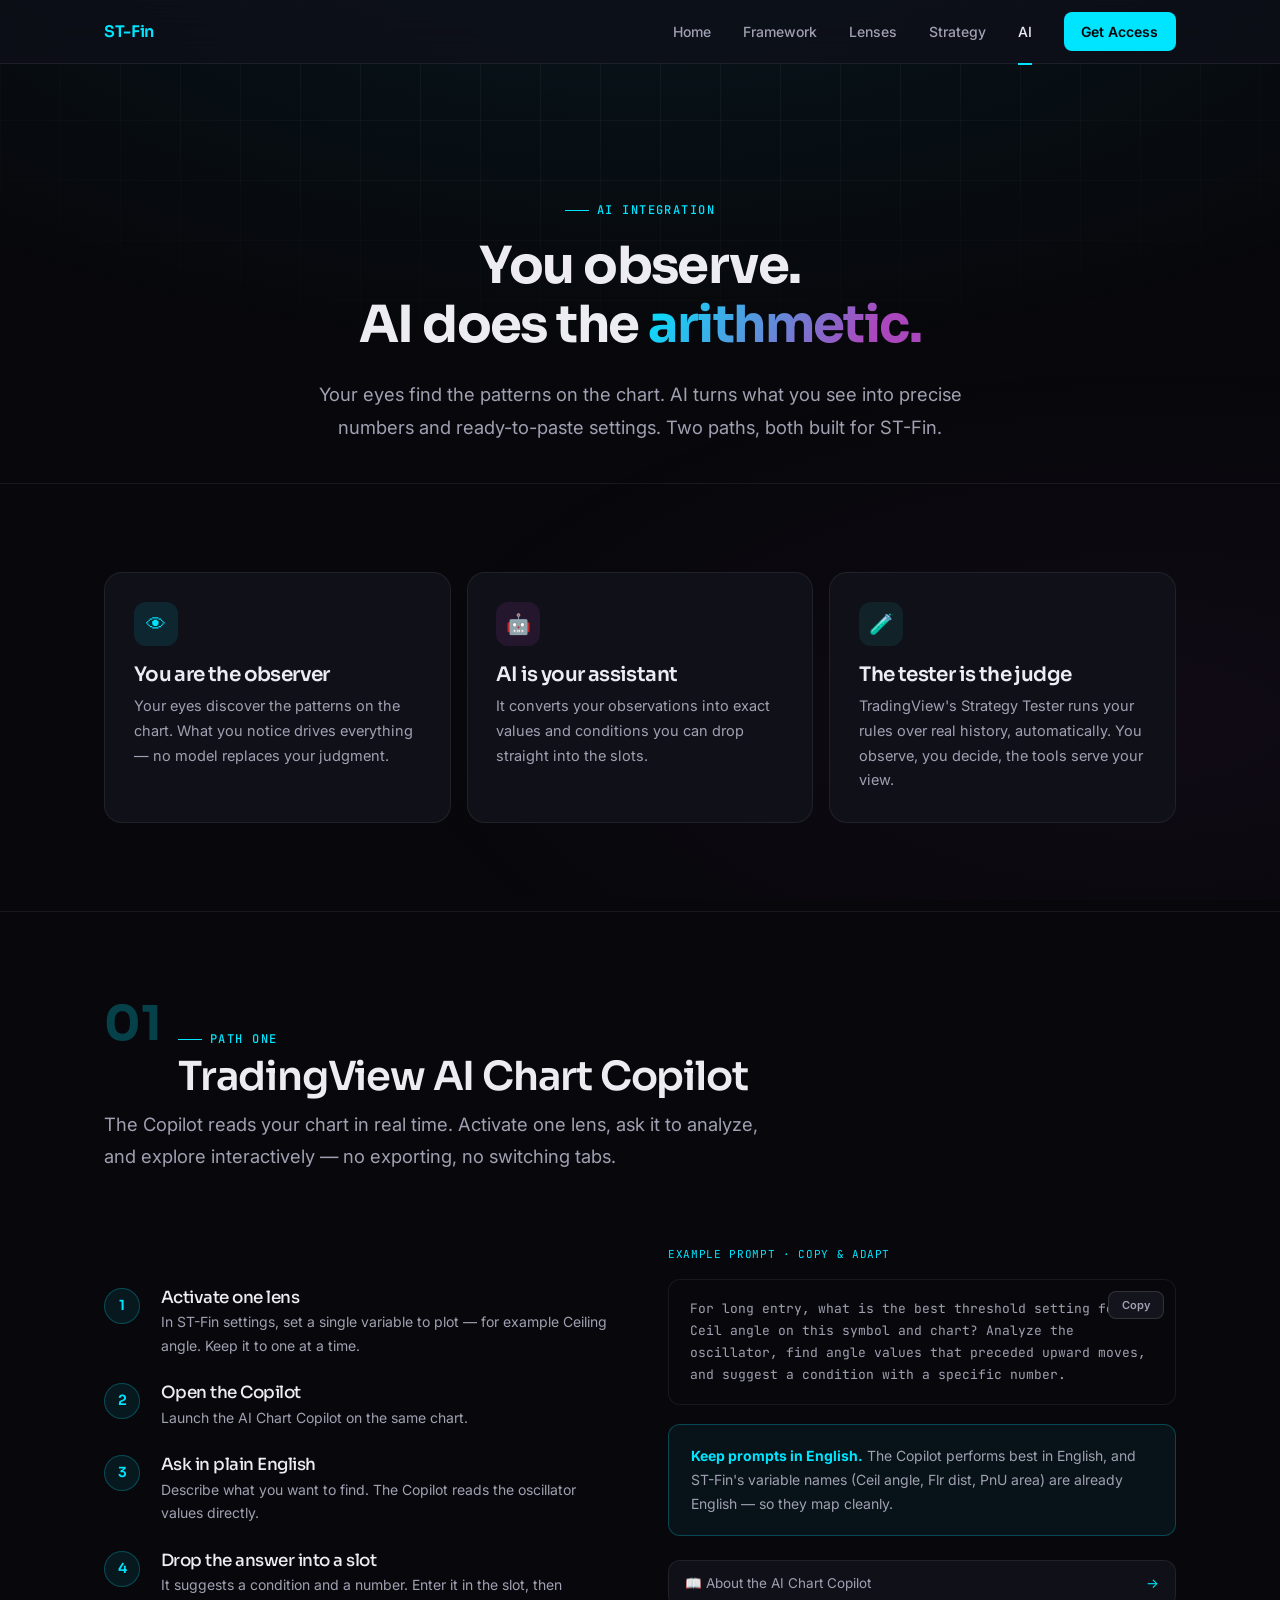
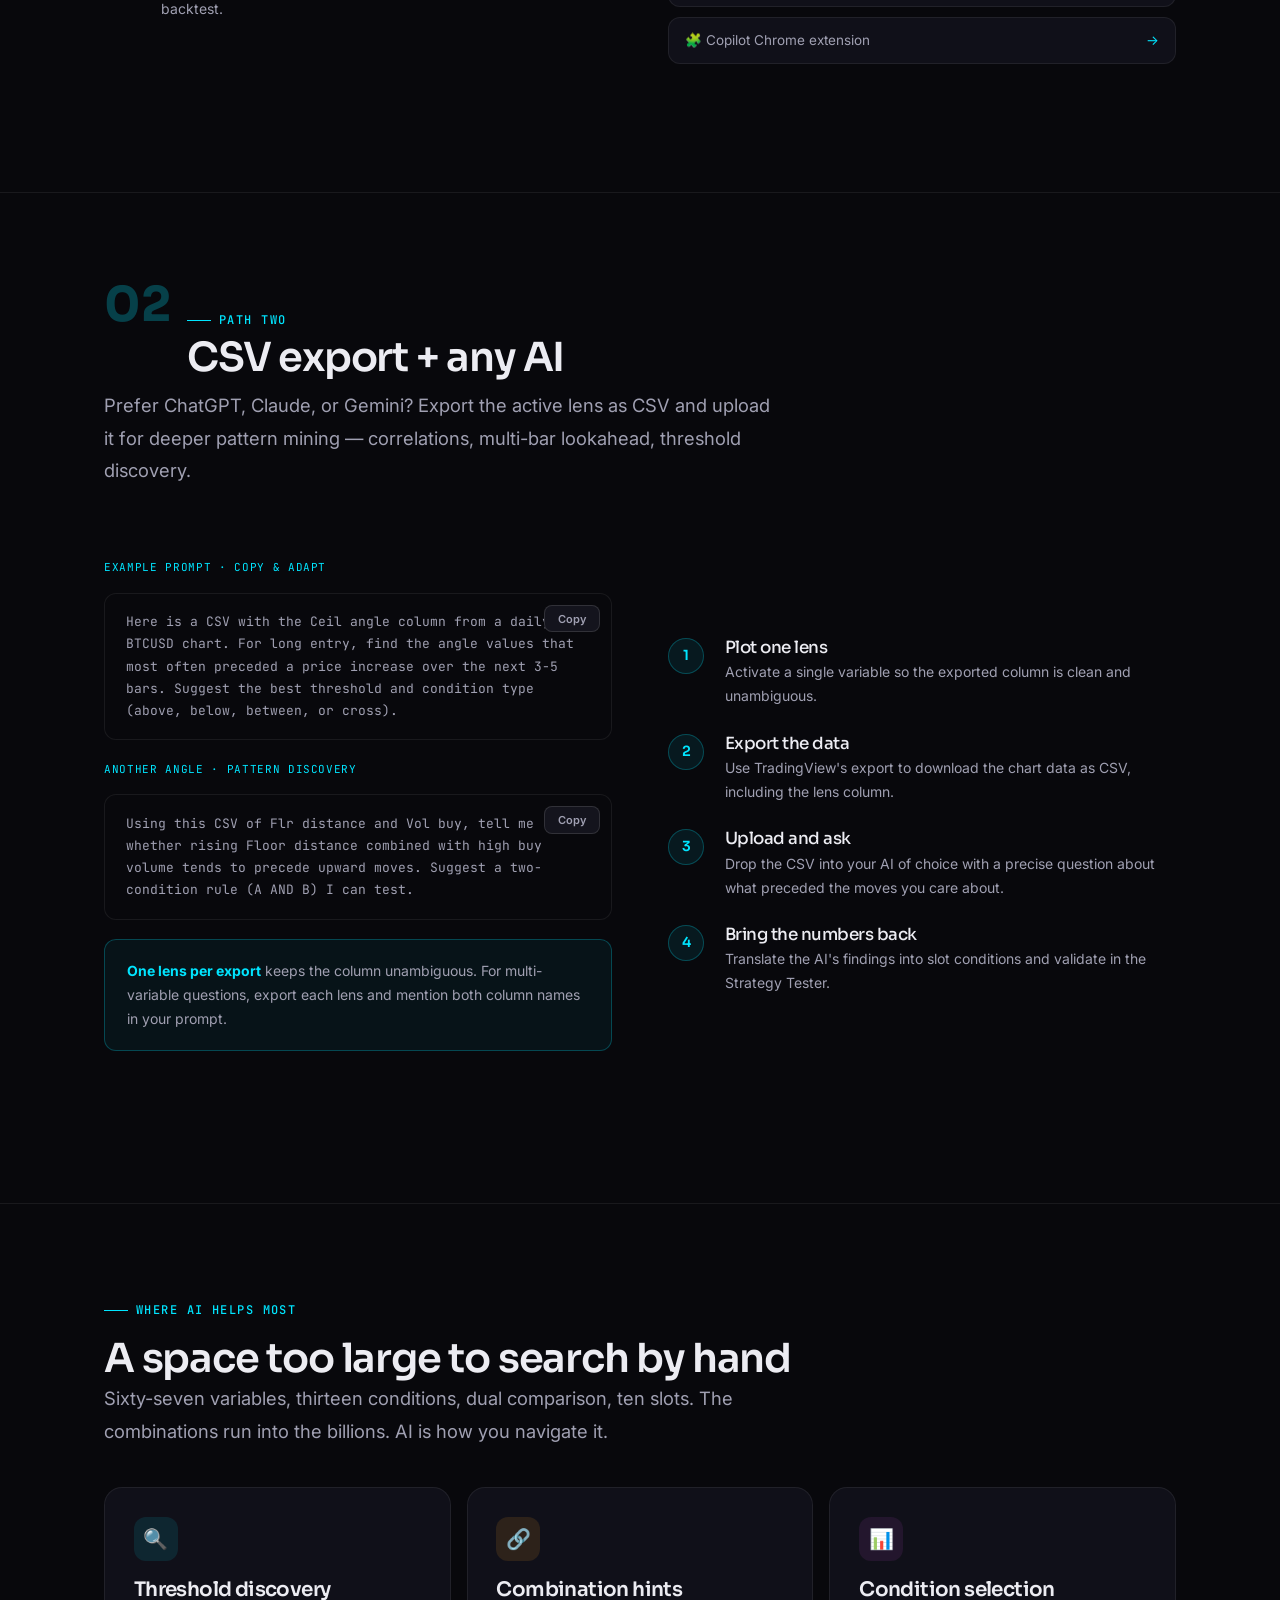
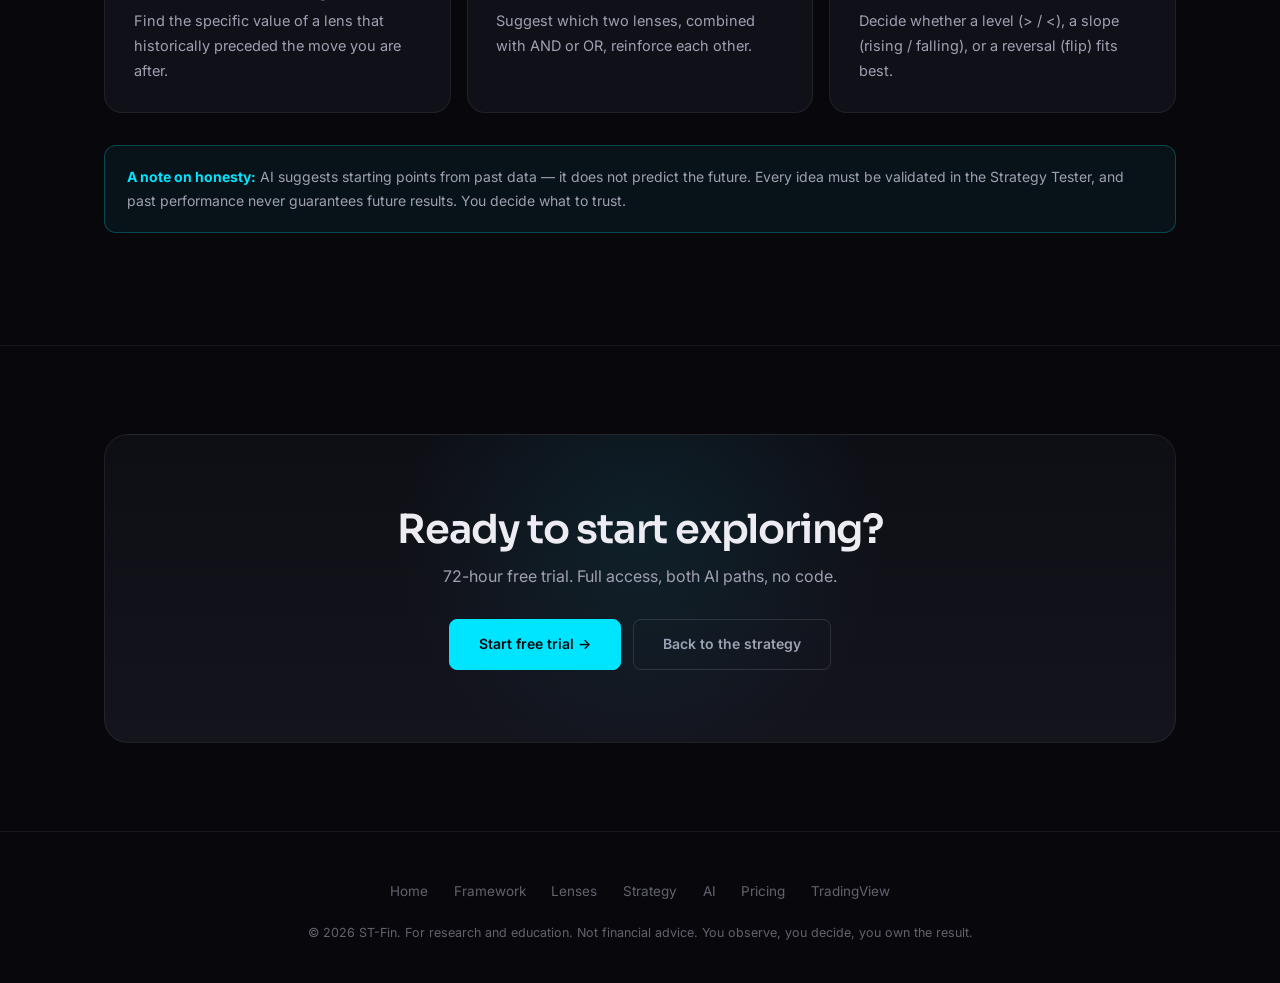
==== commit 29e2dbb6: "Add files via upload Update site for v2 script" ====
--- a/ai.html
+++ b/ai.html
@@ -130,7 +130,7 @@
   <div class="wrap">
     <span class="eyebrow">Where AI helps most</span>
     <h2>A space too large to search by hand</h2>
-    <p class="lead">Sixty-seven variables, thirteen conditions, dual comparison, twenty slots. The combinations run into the trillions. AI is how you navigate it.</p>
+    <p class="lead">Sixty-seven variables, thirteen conditions, dual comparison, ten slots. The combinations run into the billions. AI is how you navigate it.</p>
     <div class="grid g3" style="margin-top:2.5rem">
       <div class="card"><div class="ico ico-cyan">&#x1F50D;</div><h3>Threshold discovery</h3><p>Find the specific value of a lens that historically preceded the move you are after.</p></div>
       <div class="card"><div class="ico ico-amber">&#x1F517;</div><h3>Combination hints</h3><p>Suggest which two lenses, combined with AND or OR, reinforce each other.</p></div>
